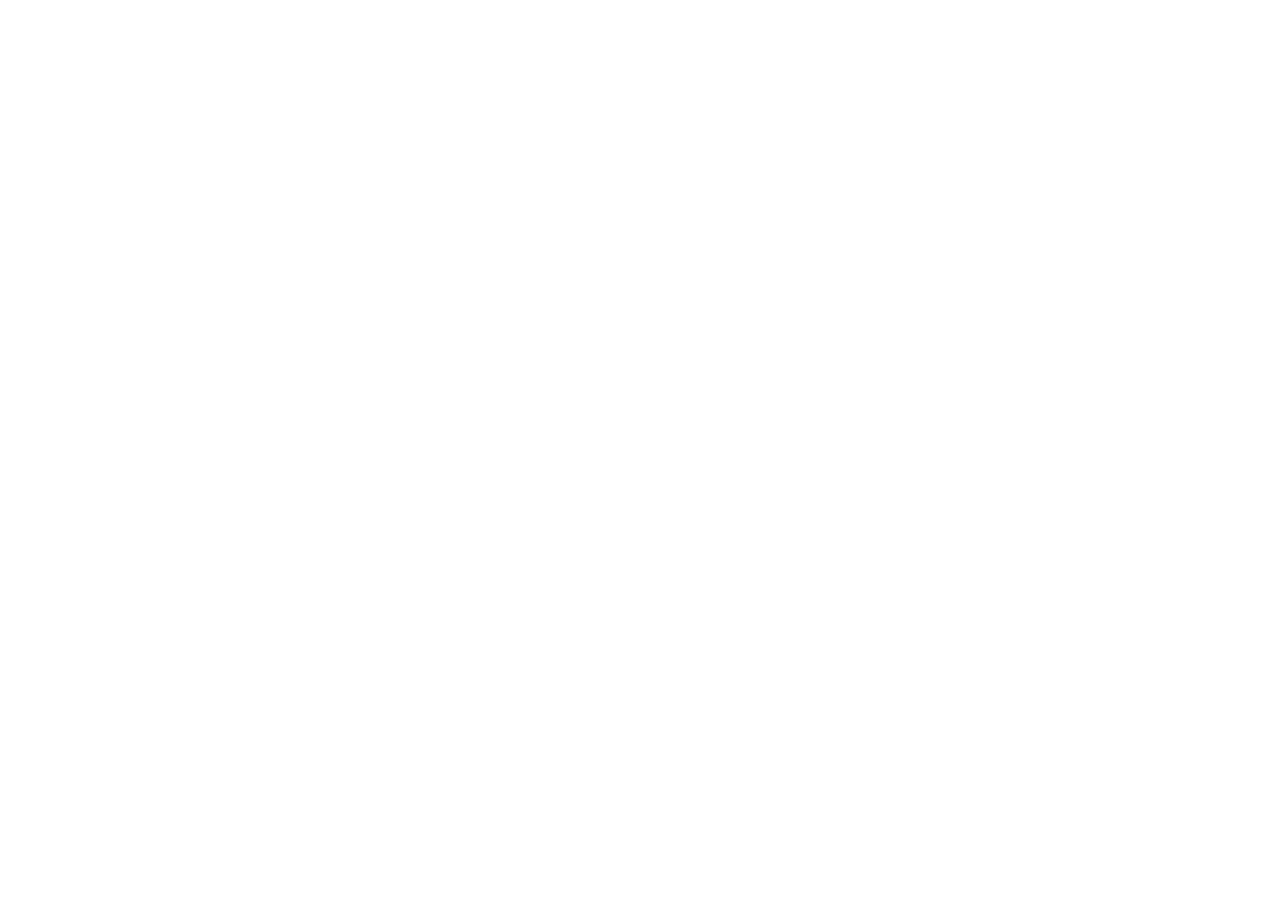
==== index.html @ f9a6667e "完成注册和登录功能" ====
<!DOCTYPE html>
<html lang="en">

<head>
    <meta charset="UTF-8">
    <meta http-equiv="X-UA-Compatible" content="IE=edge">
    <meta name="viewport" content="width=device-width, initial-scale=1.0">
    <title>Document</title>
</head>

<body>

</body>

</html>
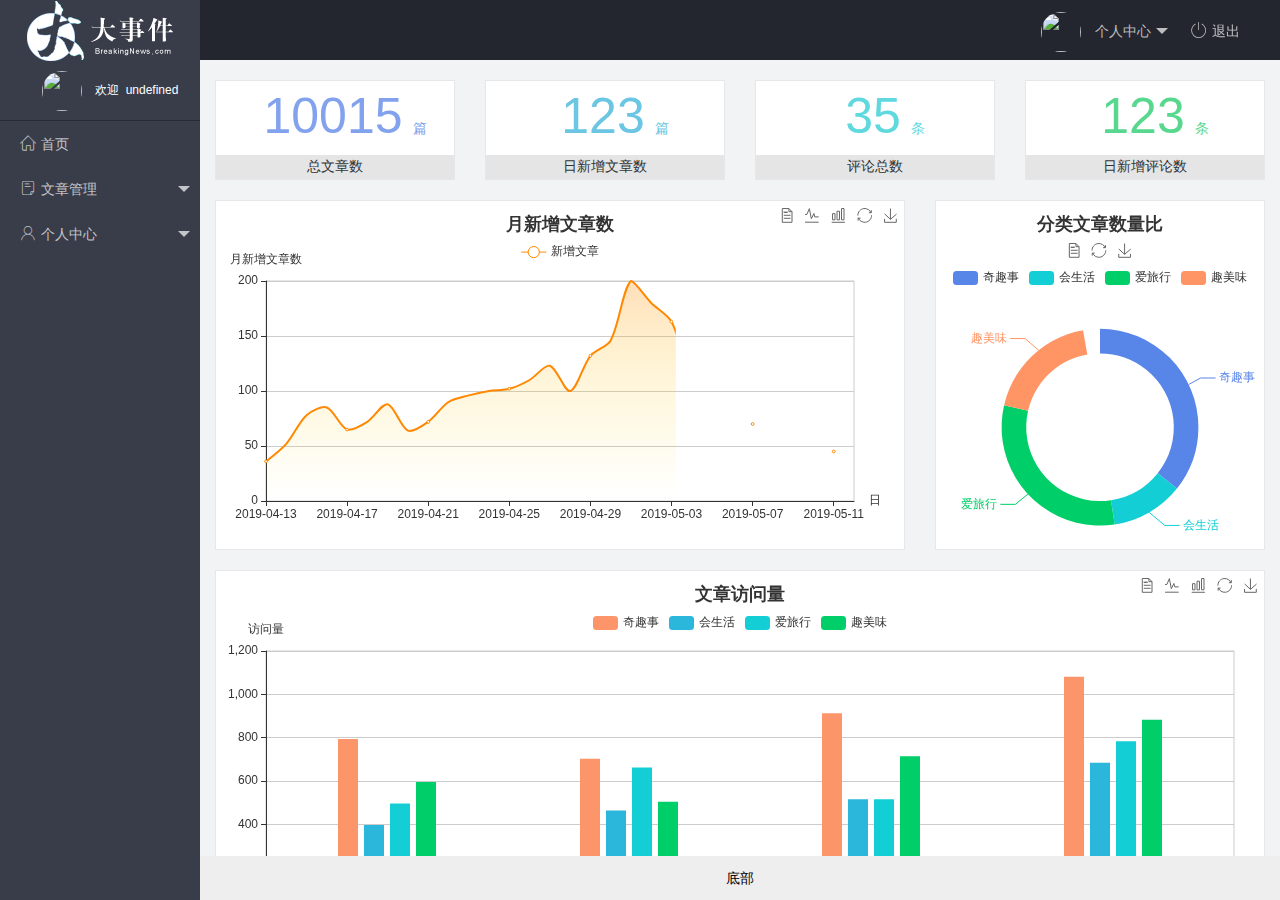
==== commit a61e01a4: "完成主页开发" ====
--- a/index.html
+++ b/index.html
@@ -6,9 +6,84 @@
     <meta http-equiv="X-UA-Compatible" content="IE=edge">
     <meta name="viewport" content="width=device-width, initial-scale=1.0">
     <title>Document</title>
+    <link rel="stylesheet" href="/assets/lib/layui/css/layui.css">
+    <link rel="stylesheet" href="/assets/css/index.css">
+    <link rel="stylesheet" href="/assets/fonts/iconfont.css">
+
 </head>
 
 <body>
+    <div class="layui-layout layui-layout-admin">
+        <div class="layui-header">
+            <div class="layui-logo layui-hide-xs layui-bg-black">
+                <img src="/assets/images/logo.png" alt="" />
+            </div>
+            <!-- 头部区域（可配合layui 已有的水平导航） -->
+            <ul class="layui-nav layui-layout-right">
+                <li class="layui-nav-item layui-hide layui-show-md-inline-block">
+                    <a href="javascript:;">
+                        <img src="//tva1.sinaimg.cn/crop.0.0.118.118.180/5db11ff4gw1e77d3nqrv8j203b03cweg.jpg" class="layui-nav-img">
+                        <span class="text-avatar">A</span> 个人中心
+                    </a>
+                    <dl class="layui-nav-child">
+                        <dd><a href="">基本资料</a></dd>
+                        <dd><a href="">更换头像</a></dd>
+                        <dd><a href="">重置密码</a></dd>
+                    </dl>
+                </li>
+                <li class="layui-nav-item">
+                    <a href="javascript:;" id="btnLogout"><span class="iconfont icon_tuichu">&#xe865</span>退出</a>
+                </li>
+
+            </ul>
+        </div>
+
+        <div class="layui-side layui-bg-black">
+            <div class="layui-side-scroll">
+                <div class="userinfo">
+                    <img src="http://t.cn/RCzsdCq" class="layui-nav-img" />
+                    <span class="text-avatar">A</span>
+                    <span id="welcome">欢迎 ***</span>
+                </div>
+                <!-- 左侧导航区域（可配合layui已有的垂直导航） -->
+                <ul class="layui-nav layui-nav-tree" lay-shrink="all">
+                    <li class="layui-nav-item"><a href="/home/dashboard.html" target="fm"><span class="iconfont">&#xe6a9</span>首页</a></li>
+                    <li class="layui-nav-item ">
+                        <a class="" href="javascript:;"><span class="iconfont">&#xe615</span>文章管理</a>
+                        <dl class="layui-nav-child">
+                            <dd><a href="javascript:;" target="fm"><i class="layui-icon layui-icon-app"></i>文章类别</a></dd>
+                            <dd><a href="javascript:;" target="fm"><i class="layui-icon layui-icon-app"></i>文章列表</a></dd>
+                            <dd><a href="javascript:;" target="fm"><i class="layui-icon layui-icon-app"></i>发布文章</a></dd>
+                        </dl>
+                    </li>
+                    <li class="layui-nav-item">
+                        <a href="javascript:;"><span class="iconfont">&#xe614</span>个人中心</a>
+                        <dl class="layui-nav-child">
+                            <dd><a href="javascript:;" target="fm"><i class="layui-icon layui-icon-app"></i>基本资料</a></dd>
+                            <dd><a href="javascript:;" target="fm"><i class="layui-icon layui-icon-app"></i>更换头像</a></dd>
+                            <dd><a href="javascript:;" target="fm"><i class="layui-icon layui-icon-app"></i>重置密码</a></dd>
+                        </dl>
+                    </li>
+
+
+                </ul>
+            </div>
+        </div>
+
+        <div class="layui-body">
+            <!-- 内容主体区域 -->
+            <iframe name="fm" src="/home/dashboard.html" frameborder="0"></iframe>
+        </div>
+
+        <div class="layui-footer">
+            <!-- 底部固定区域 -->
+            底部
+        </div>
+    </div>
+    <script src="/assets/lib/layui/layui.all.js"></script>
+    <script src="/assets/lib/jquery.js"></script>
+    <script src="/assets/js/index.js"></script>
+    <script src="/assets/js/baseAPI.js"></script>
 
 </body>
 
--- a/assets/lib/layui/css/layui.css
+++ b/assets/lib/layui/css/layui.css
@@ -0,0 +1,2 @@
+/** layui-v2.5.5 MIT License By https://www.layui.com */
+ .layui-inline,img{display:inline-block;vertical-align:middle}h1,h2,h3,h4,h5,h6{font-weight:400}.layui-edge,.layui-header,.layui-inline,.layui-main{position:relative}.layui-body,.layui-edge,.layui-elip{overflow:hidden}.layui-btn,.layui-edge,.layui-inline,img{vertical-align:middle}.layui-btn,.layui-disabled,.layui-icon,.layui-unselect{-moz-user-select:none;-webkit-user-select:none;-ms-user-select:none}.layui-elip,.layui-form-checkbox span,.layui-form-pane .layui-form-label{text-overflow:ellipsis;white-space:nowrap}.layui-breadcrumb,.layui-tree-btnGroup{visibility:hidden}blockquote,body,button,dd,div,dl,dt,form,h1,h2,h3,h4,h5,h6,input,li,ol,p,pre,td,textarea,th,ul{margin:0;padding:0;-webkit-tap-highlight-color:rgba(0,0,0,0)}a:active,a:hover{outline:0}img{border:none}li{list-style:none}table{border-collapse:collapse;border-spacing:0}h4,h5,h6{font-size:100%}button,input,optgroup,option,select,textarea{font-family:inherit;font-size:inherit;font-style:inherit;font-weight:inherit;outline:0}pre{white-space:pre-wrap;white-space:-moz-pre-wrap;white-space:-pre-wrap;white-space:-o-pre-wrap;word-wrap:break-word}body{line-height:24px;font:14px Helvetica Neue,Helvetica,PingFang SC,Tahoma,Arial,sans-serif}hr{height:1px;margin:10px 0;border:0;clear:both}a{color:#333;text-decoration:none}a:hover{color:#777}a cite{font-style:normal;*cursor:pointer}.layui-border-box,.layui-border-box *{box-sizing:border-box}.layui-box,.layui-box *{box-sizing:content-box}.layui-clear{clear:both;*zoom:1}.layui-clear:after{content:'\20';clear:both;*zoom:1;display:block;height:0}.layui-inline{*display:inline;*zoom:1}.layui-edge{display:inline-block;width:0;height:0;border-width:6px;border-style:dashed;border-color:transparent}.layui-edge-top{top:-4px;border-bottom-color:#999;border-bottom-style:solid}.layui-edge-right{border-left-color:#999;border-left-style:solid}.layui-edge-bottom{top:2px;border-top-color:#999;border-top-style:solid}.layui-edge-left{border-right-color:#999;border-right-style:solid}.layui-disabled,.layui-disabled:hover{color:#d2d2d2!important;cursor:not-allowed!important}.layui-circle{border-radius:100%}.layui-show{display:block!important}.layui-hide{display:none!important}@font-face{font-family:layui-icon;src:url(../font/iconfont.eot?v=250);src:url(../font/iconfont.eot?v=250#iefix) format('embedded-opentype'),url(../font/iconfont.woff2?v=250) format('woff2'),url(../font/iconfont.woff?v=250) format('woff'),url(../font/iconfont.ttf?v=250) format('truetype'),url(../font/iconfont.svg?v=250#layui-icon) format('svg')}.layui-icon{font-family:layui-icon!important;font-size:16px;font-style:normal;-webkit-font-smoothing:antialiased;-moz-osx-font-smoothing:grayscale}.layui-icon-reply-fill:before{content:"\e611"}.layui-icon-set-fill:before{content:"\e614"}.layui-icon-menu-fill:before{content:"\e60f"}.layui-icon-search:before{content:"\e615"}.layui-icon-share:before{content:"\e641"}.layui-icon-set-sm:before{content:"\e620"}.layui-icon-engine:before{content:"\e628"}.layui-icon-close:before{content:"\1006"}.layui-icon-close-fill:before{content:"\1007"}.layui-icon-chart-screen:before{content:"\e629"}.layui-icon-star:before{content:"\e600"}.layui-icon-circle-dot:before{content:"\e617"}.layui-icon-chat:before{content:"\e606"}.layui-icon-release:before{content:"\e609"}.layui-icon-list:before{content:"\e60a"}.layui-icon-chart:before{content:"\e62c"}.layui-icon-ok-circle:before{content:"\1005"}.layui-icon-layim-theme:before{content:"\e61b"}.layui-icon-table:before{content:"\e62d"}.layui-icon-right:before{content:"\e602"}.layui-icon-left:before{content:"\e603"}.layui-icon-cart-simple:before{content:"\e698"}.layui-icon-face-cry:before{content:"\e69c"}.layui-icon-face-smile:before{content:"\e6af"}.layui-icon-survey:before{content:"\e6b2"}.layui-icon-tree:before{content:"\e62e"}.layui-icon-upload-circle:before{content:"\e62f"}.layui-icon-add-circle:before{content:"\e61f"}.layui-icon-download-circle:before{content:"\e601"}.layui-icon-templeate-1:before{content:"\e630"}.layui-icon-util:before{content:"\e631"}.layui-icon-face-surprised:before{content:"\e664"}.layui-icon-edit:before{content:"\e642"}.layui-icon-speaker:before{content:"\e645"}.layui-icon-down:before{content:"\e61a"}.layui-icon-file:before{content:"\e621"}.layui-icon-layouts:before{content:"\e632"}.layui-icon-rate-half:before{content:"\e6c9"}.layui-icon-add-circle-fine:before{content:"\e608"}.layui-icon-prev-circle:before{content:"\e633"}.layui-icon-read:before{content:"\e705"}.layui-icon-404:before{content:"\e61c"}.layui-icon-carousel:before{content:"\e634"}.layui-icon-help:before{content:"\e607"}.layui-icon-code-circle:before{content:"\e635"}.layui-icon-water:before{content:"\e636"}.layui-icon-username:before{content:"\e66f"}.layui-icon-find-fill:before{content:"\e670"}.layui-icon-about:before{content:"\e60b"}.layui-icon-location:before{content:"\e715"}.layui-icon-up:before{content:"\e619"}.layui-icon-pause:before{content:"\e651"}.layui-icon-date:before{content:"\e637"}.layui-icon-layim-uploadfile:before{content:"\e61d"}.layui-icon-delete:before{content:"\e640"}.layui-icon-play:before{content:"\e652"}.layui-icon-top:before{content:"\e604"}.layui-icon-friends:before{content:"\e612"}.layui-icon-refresh-3:before{content:"\e9aa"}.layui-icon-ok:before{content:"\e605"}.layui-icon-layer:before{content:"\e638"}.layui-icon-face-smile-fine:before{content:"\e60c"}.layui-icon-dollar:before{content:"\e659"}.layui-icon-group:before{content:"\e613"}.layui-icon-layim-download:before{content:"\e61e"}.layui-icon-picture-fine:before{content:"\e60d"}.layui-icon-link:before{content:"\e64c"}.layui-icon-diamond:before{content:"\e735"}.layui-icon-log:before{content:"\e60e"}.layui-icon-rate-solid:before{content:"\e67a"}.layui-icon-fonts-del:before{content:"\e64f"}.layui-icon-unlink:before{content:"\e64d"}.layui-icon-fonts-clear:before{content:"\e639"}.layui-icon-triangle-r:before{content:"\e623"}.layui-icon-circle:before{content:"\e63f"}.layui-icon-radio:before{content:"\e643"}.layui-icon-align-center:before{content:"\e647"}.layui-icon-align-right:before{content:"\e648"}.layui-icon-align-left:before{content:"\e649"}.layui-icon-loading-1:before{content:"\e63e"}.layui-icon-return:before{content:"\e65c"}.layui-icon-fonts-strong:before{content:"\e62b"}.layui-icon-upload:before{content:"\e67c"}.layui-icon-dialogue:before{content:"\e63a"}.layui-icon-video:before{content:"\e6ed"}.layui-icon-headset:before{content:"\e6fc"}.layui-icon-cellphone-fine:before{content:"\e63b"}.layui-icon-add-1:before{content:"\e654"}.layui-icon-face-smile-b:before{content:"\e650"}.layui-icon-fonts-html:before{content:"\e64b"}.layui-icon-form:before{content:"\e63c"}.layui-icon-cart:before{content:"\e657"}.layui-icon-camera-fill:before{content:"\e65d"}.layui-icon-tabs:before{content:"\e62a"}.layui-icon-fonts-code:before{content:"\e64e"}.layui-icon-fire:before{content:"\e756"}.layui-icon-set:before{content:"\e716"}.layui-icon-fonts-u:before{content:"\e646"}.layui-icon-triangle-d:before{content:"\e625"}.layui-icon-tips:before{content:"\e702"}.layui-icon-picture:before{content:"\e64a"}.layui-icon-more-vertical:before{content:"\e671"}.layui-icon-flag:before{content:"\e66c"}.layui-icon-loading:before{content:"\e63d"}.layui-icon-fonts-i:before{content:"\e644"}.layui-icon-refresh-1:before{content:"\e666"}.layui-icon-rmb:before{content:"\e65e"}.layui-icon-home:before{content:"\e68e"}.layui-icon-user:before{content:"\e770"}.layui-icon-notice:before{content:"\e667"}.layui-icon-login-weibo:before{content:"\e675"}.layui-icon-voice:before{content:"\e688"}.layui-icon-upload-drag:before{content:"\e681"}.layui-icon-login-qq:before{content:"\e676"}.layui-icon-snowflake:before{content:"\e6b1"}.layui-icon-file-b:before{content:"\e655"}.layui-icon-template:before{content:"\e663"}.layui-icon-auz:before{content:"\e672"}.layui-icon-console:before{content:"\e665"}.layui-icon-app:before{content:"\e653"}.layui-icon-prev:before{content:"\e65a"}.layui-icon-website:before{content:"\e7ae"}.layui-icon-next:before{content:"\e65b"}.layui-icon-component:before{content:"\e857"}.layui-icon-more:before{content:"\e65f"}.layui-icon-login-wechat:before{content:"\e677"}.layui-icon-shrink-right:before{content:"\e668"}.layui-icon-spread-left:before{content:"\e66b"}.layui-icon-camera:before{content:"\e660"}.layui-icon-note:before{content:"\e66e"}.layui-icon-refresh:before{content:"\e669"}.layui-icon-female:before{content:"\e661"}.layui-icon-male:before{content:"\e662"}.layui-icon-password:before{content:"\e673"}.layui-icon-senior:before{content:"\e674"}.layui-icon-theme:before{content:"\e66a"}.layui-icon-tread:before{content:"\e6c5"}.layui-icon-praise:before{content:"\e6c6"}.layui-icon-star-fill:before{content:"\e658"}.layui-icon-rate:before{content:"\e67b"}.layui-icon-template-1:before{content:"\e656"}.layui-icon-vercode:before{content:"\e679"}.layui-icon-cellphone:before{content:"\e678"}.layui-icon-screen-full:before{content:"\e622"}.layui-icon-screen-restore:before{content:"\e758"}.layui-icon-cols:before{content:"\e610"}.layui-icon-export:before{content:"\e67d"}.layui-icon-print:before{content:"\e66d"}.layui-icon-slider:before{content:"\e714"}.layui-icon-addition:before{content:"\e624"}.layui-icon-subtraction:before{content:"\e67e"}.layui-icon-service:before{content:"\e626"}.layui-icon-transfer:before{content:"\e691"}.layui-main{width:1140px;margin:0 auto}.layui-header{z-index:1000;height:60px}.layui-header a:hover{transition:all .5s;-webkit-transition:all .5s}.layui-side{position:fixed;left:0;top:0;bottom:0;z-index:999;width:200px;overflow-x:hidden}.layui-side-scroll{position:relative;width:220px;height:100%;overflow-x:hidden}.layui-body{position:absolute;left:200px;right:0;top:0;bottom:0;z-index:998;width:auto;overflow-y:auto;box-sizing:border-box}.layui-layout-body{overflow:hidden}.layui-layout-admin .layui-header{background-color:#23262E}.layui-layout-admin .layui-side{top:60px;width:200px;overflow-x:hidden}.layui-layout-admin .layui-body{position:fixed;top:60px;bottom:44px}.layui-layout-admin .layui-main{width:auto;margin:0 15px}.layui-layout-admin .layui-footer{position:fixed;left:200px;right:0;bottom:0;height:44px;line-height:44px;padding:0 15px;background-color:#eee}.layui-layout-admin .layui-logo{position:absolute;left:0;top:0;width:200px;height:100%;line-height:60px;text-align:center;color:#009688;font-size:16px}.layui-layout-admin .layui-header .layui-nav{background:0 0}.layui-layout-left{position:absolute!important;left:200px;top:0}.layui-layout-right{position:absolute!important;right:0;top:0}.layui-container{position:relative;margin:0 auto;padding:0 15px;box-sizing:border-box}.layui-fluid{position:relative;margin:0 auto;padding:0 15px}.layui-row:after,.layui-row:before{content:'';display:block;clear:both}.layui-col-lg1,.layui-col-lg10,.layui-col-lg11,.layui-col-lg12,.layui-col-lg2,.layui-col-lg3,.layui-col-lg4,.layui-col-lg5,.layui-col-lg6,.layui-col-lg7,.layui-col-lg8,.layui-col-lg9,.layui-col-md1,.layui-col-md10,.layui-col-md11,.layui-col-md12,.layui-col-md2,.layui-col-md3,.layui-col-md4,.layui-col-md5,.layui-col-md6,.layui-col-md7,.layui-col-md8,.layui-col-md9,.layui-col-sm1,.layui-col-sm10,.layui-col-sm11,.layui-col-sm12,.layui-col-sm2,.layui-col-sm3,.layui-col-sm4,.layui-col-sm5,.layui-col-sm6,.layui-col-sm7,.layui-col-sm8,.layui-col-sm9,.layui-col-xs1,.layui-col-xs10,.layui-col-xs11,.layui-col-xs12,.layui-col-xs2,.layui-col-xs3,.layui-col-xs4,.layui-col-xs5,.layui-col-xs6,.layui-col-xs7,.layui-col-xs8,.layui-col-xs9{position:relative;display:block;box-sizing:border-box}.layui-col-xs1,.layui-col-xs10,.layui-col-xs11,.layui-col-xs12,.layui-col-xs2,.layui-col-xs3,.layui-col-xs4,.layui-col-xs5,.layui-col-xs6,.layui-col-xs7,.layui-col-xs8,.layui-col-xs9{float:left}.layui-col-xs1{width:8.33333333%}.layui-col-xs2{width:16.66666667%}.layui-col-xs3{width:25%}.layui-col-xs4{width:33.33333333%}.layui-col-xs5{width:41.66666667%}.layui-col-xs6{width:50%}.layui-col-xs7{width:58.33333333%}.layui-col-xs8{width:66.66666667%}.layui-col-xs9{width:75%}.layui-col-xs10{width:83.33333333%}.layui-col-xs11{width:91.66666667%}.layui-col-xs12{width:100%}.layui-col-xs-offset1{margin-left:8.33333333%}.layui-col-xs-offset2{margin-left:16.66666667%}.layui-col-xs-offset3{margin-left:25%}.layui-col-xs-offset4{margin-left:33.33333333%}.layui-col-xs-offset5{margin-left:41.66666667%}.layui-col-xs-offset6{margin-left:50%}.layui-col-xs-offset7{margin-left:58.33333333%}.layui-col-xs-offset8{margin-left:66.66666667%}.layui-col-xs-offset9{margin-left:75%}.layui-col-xs-offset10{margin-left:83.33333333%}.layui-col-xs-offset11{margin-left:91.66666667%}.layui-col-xs-offset12{margin-left:100%}@media screen and (max-width:768px){.layui-hide-xs{display:none!important}.layui-show-xs-block{display:block!important}.layui-show-xs-inline{display:inline!important}.layui-show-xs-inline-block{display:inline-block!important}}@media screen and (min-width:768px){.layui-container{width:750px}.layui-hide-sm{display:none!important}.layui-show-sm-block{display:block!important}.layui-show-sm-inline{display:inline!important}.layui-show-sm-inline-block{display:inline-block!important}.layui-col-sm1,.layui-col-sm10,.layui-col-sm11,.layui-col-sm12,.layui-col-sm2,.layui-col-sm3,.layui-col-sm4,.layui-col-sm5,.layui-col-sm6,.layui-col-sm7,.layui-col-sm8,.layui-col-sm9{float:left}.layui-col-sm1{width:8.33333333%}.layui-col-sm2{width:16.66666667%}.layui-col-sm3{width:25%}.layui-col-sm4{width:33.33333333%}.layui-col-sm5{width:41.66666667%}.layui-col-sm6{width:50%}.layui-col-sm7{width:58.33333333%}.layui-col-sm8{width:66.66666667%}.layui-col-sm9{width:75%}.layui-col-sm10{width:83.33333333%}.layui-col-sm11{width:91.66666667%}.layui-col-sm12{width:100%}.layui-col-sm-offset1{margin-left:8.33333333%}.layui-col-sm-offset2{margin-left:16.66666667%}.layui-col-sm-offset3{margin-left:25%}.layui-col-sm-offset4{margin-left:33.33333333%}.layui-col-sm-offset5{margin-left:41.66666667%}.layui-col-sm-offset6{margin-left:50%}.layui-col-sm-offset7{margin-left:58.33333333%}.layui-col-sm-offset8{margin-left:66.66666667%}.layui-col-sm-offset9{margin-left:75%}.layui-col-sm-offset10{margin-left:83.33333333%}.layui-col-sm-offset11{margin-left:91.66666667%}.layui-col-sm-offset12{margin-left:100%}}@media screen and (min-width:992px){.layui-container{width:970px}.layui-hide-md{display:none!important}.layui-show-md-block{display:block!important}.layui-show-md-inline{display:inline!important}.layui-show-md-inline-block{display:inline-block!important}.layui-col-md1,.layui-col-md10,.layui-col-md11,.layui-col-md12,.layui-col-md2,.layui-col-md3,.layui-col-md4,.layui-col-md5,.layui-col-md6,.layui-col-md7,.layui-col-md8,.layui-col-md9{float:left}.layui-col-md1{width:8.33333333%}.layui-col-md2{width:16.66666667%}.layui-col-md3{width:25%}.layui-col-md4{width:33.33333333%}.layui-col-md5{width:41.66666667%}.layui-col-md6{width:50%}.layui-col-md7{width:58.33333333%}.layui-col-md8{width:66.66666667%}.layui-col-md9{width:75%}.layui-col-md10{width:83.33333333%}.layui-col-md11{width:91.66666667%}.layui-col-md12{width:100%}.layui-col-md-offset1{margin-left:8.33333333%}.layui-col-md-offset2{margin-left:16.66666667%}.layui-col-md-offset3{margin-left:25%}.layui-col-md-offset4{margin-left:33.33333333%}.layui-col-md-offset5{margin-left:41.66666667%}.layui-col-md-offset6{margin-left:50%}.layui-col-md-offset7{margin-left:58.33333333%}.layui-col-md-offset8{margin-left:66.66666667%}.layui-col-md-offset9{margin-left:75%}.layui-col-md-offset10{margin-left:83.33333333%}.layui-col-md-offset11{margin-left:91.66666667%}.layui-col-md-offset12{margin-left:100%}}@media screen and (min-width:1200px){.layui-container{width:1170px}.layui-hide-lg{display:none!important}.layui-show-lg-block{display:block!important}.layui-show-lg-inline{display:inline!important}.layui-show-lg-inline-block{display:inline-block!important}.layui-col-lg1,.layui-col-lg10,.layui-col-lg11,.layui-col-lg12,.layui-col-lg2,.layui-col-lg3,.layui-col-lg4,.layui-col-lg5,.layui-col-lg6,.layui-col-lg7,.layui-col-lg8,.layui-col-lg9{float:left}.layui-col-lg1{width:8.33333333%}.layui-col-lg2{width:16.66666667%}.layui-col-lg3{width:25%}.layui-col-lg4{width:33.33333333%}.layui-col-lg5{width:41.66666667%}.layui-col-lg6{width:50%}.layui-col-lg7{width:58.33333333%}.layui-col-lg8{width:66.66666667%}.layui-col-lg9{width:75%}.layui-col-lg10{width:83.33333333%}.layui-col-lg11{width:91.66666667%}.layui-col-lg12{width:100%}.layui-col-lg-offset1{margin-left:8.33333333%}.layui-col-lg-offset2{margin-left:16.66666667%}.layui-col-lg-offset3{margin-left:25%}.layui-col-lg-offset4{margin-left:33.33333333%}.layui-col-lg-offset5{margin-left:41.66666667%}.layui-col-lg-offset6{margin-left:50%}.layui-col-lg-offset7{margin-left:58.33333333%}.layui-col-lg-offset8{margin-left:66.66666667%}.layui-col-lg-offset9{margin-left:75%}.layui-col-lg-offset10{margin-left:83.33333333%}.layui-col-lg-offset11{margin-left:91.66666667%}.layui-col-lg-offset12{margin-left:100%}}.layui-col-space1{margin:-.5px}.layui-col-space1>*{padding:.5px}.layui-col-space3{margin:-1.5px}.layui-col-space3>*{padding:1.5px}.layui-col-space5{margin:-2.5px}.layui-col-space5>*{padding:2.5px}.layui-col-space8{margin:-3.5px}.layui-col-space8>*{padding:3.5px}.layui-col-space10{margin:-5px}.layui-col-space10>*{padding:5px}.layui-col-space12{margin:-6px}.layui-col-space12>*{padding:6px}.layui-col-space15{margin:-7.5px}.layui-col-space15>*{padding:7.5px}.layui-col-space18{margin:-9px}.layui-col-space18>*{padding:9px}.layui-col-space20{margin:-10px}.layui-col-space20>*{padding:10px}.layui-col-space22{margin:-11px}.layui-col-space22>*{padding:11px}.layui-col-space25{margin:-12.5px}.layui-col-space25>*{padding:12.5px}.layui-col-space30{margin:-15px}.layui-col-space30>*{padding:15px}.layui-btn,.layui-input,.layui-select,.layui-textarea,.layui-upload-button{outline:0;-webkit-appearance:none;transition:all .3s;-webkit-transition:all .3s;box-sizing:border-box}.layui-elem-quote{margin-bottom:10px;padding:15px;line-height:22px;border-left:5px solid #009688;border-radius:0 2px 2px 0;background-color:#f2f2f2}.layui-quote-nm{border-style:solid;border-width:1px 1px 1px 5px;background:0 0}.layui-elem-field{margin-bottom:10px;padding:0;border-width:1px;border-style:solid}.layui-elem-field legend{margin-left:20px;padding:0 10px;font-size:20px;font-weight:300}.layui-field-title{margin:10px 0 20px;border-width:1px 0 0}.layui-field-box{padding:10px 15px}.layui-field-title .layui-field-box{padding:10px 0}.layui-progress{position:relative;height:6px;border-radius:20px;background-color:#e2e2e2}.layui-progress-bar{position:absolute;left:0;top:0;width:0;max-width:100%;height:6px;border-radius:20px;text-align:right;background-color:#5FB878;transition:all .3s;-webkit-transition:all .3s}.layui-progress-big,.layui-progress-big .layui-progress-bar{height:18px;line-height:18px}.layui-progress-text{position:relative;top:-20px;line-height:18px;font-size:12px;color:#666}.layui-progress-big .layui-progress-text{position:static;padding:0 10px;color:#fff}.layui-collapse{border-width:1px;border-style:solid;border-radius:2px}.layui-colla-content,.layui-colla-item{border-top-width:1px;border-top-style:solid}.layui-colla-item:first-child{border-top:none}.layui-colla-title{position:relative;height:42px;line-height:42px;padding:0 15px 0 35px;color:#333;background-color:#f2f2f2;cursor:pointer;font-size:14px;overflow:hidden}.layui-colla-content{display:none;padding:10px 15px;line-height:22px;color:#666}.layui-colla-icon{position:absolute;left:15px;top:0;font-size:14px}.layui-card{margin-bottom:15px;border-radius:2px;background-color:#fff;box-shadow:0 1px 2px 0 rgba(0,0,0,.05)}.layui-card:last-child{margin-bottom:0}.layui-card-header{position:relative;height:42px;line-height:42px;padding:0 15px;border-bottom:1px solid #f6f6f6;color:#333;border-radius:2px 2px 0 0;font-size:14px}.layui-bg-black,.layui-bg-blue,.layui-bg-cyan,.layui-bg-green,.layui-bg-orange,.layui-bg-red{color:#fff!important}.layui-card-body{position:relative;padding:10px 15px;line-height:24px}.layui-card-body[pad15]{padding:15px}.layui-card-body[pad20]{padding:20px}.layui-card-body .layui-table{margin:5px 0}.layui-card .layui-tab{margin:0}.layui-panel-window{position:relative;padding:15px;border-radius:0;border-top:5px solid #E6E6E6;background-color:#fff}.layui-auxiliar-moving{position:fixed;left:0;right:0;top:0;bottom:0;width:100%;height:100%;background:0 0;z-index:9999999999}.layui-form-label,.layui-form-mid,.layui-form-select,.layui-input-block,.layui-input-inline,.layui-textarea{position:relative}.layui-bg-red{background-color:#FF5722!important}.layui-bg-orange{background-color:#FFB800!important}.layui-bg-green{background-color:#009688!important}.layui-bg-cyan{background-color:#2F4056!important}.layui-bg-blue{background-color:#1E9FFF!important}.layui-bg-black{background-color:#393D49!important}.layui-bg-gray{background-color:#eee!important;color:#666!important}.layui-badge-rim,.layui-colla-content,.layui-colla-item,.layui-collapse,.layui-elem-field,.layui-form-pane .layui-form-item[pane],.layui-form-pane .layui-form-label,.layui-input,.layui-layedit,.layui-layedit-tool,.layui-quote-nm,.layui-select,.layui-tab-bar,.layui-tab-card,.layui-tab-title,.layui-tab-title .layui-this:after,.layui-textarea{border-color:#e6e6e6}.layui-timeline-item:before,hr{background-color:#e6e6e6}.layui-text{line-height:22px;font-size:14px;color:#666}.layui-text h1,.layui-text h2,.layui-text h3{font-weight:500;color:#333}.layui-text h1{font-size:30px}.layui-text h2{font-size:24px}.layui-text h3{font-size:18px}.layui-text a:not(.layui-btn){color:#01AAED}.layui-text a:not(.layui-btn):hover{text-decoration:underline}.layui-text ul{padding:5px 0 5px 15px}.layui-text ul li{margin-top:5px;list-style-type:disc}.layui-text em,.layui-word-aux{color:#999!important;padding:0 5px!important}.layui-btn{display:inline-block;height:38px;line-height:38px;padding:0 18px;background-color:#009688;color:#fff;white-space:nowrap;text-align:center;font-size:14px;border:none;border-radius:2px;cursor:pointer}.layui-btn:hover{opacity:.8;filter:alpha(opacity=80);color:#fff}.layui-btn:active{opacity:1;filter:alpha(opacity=100)}.layui-btn+.layui-btn{margin-left:10px}.layui-btn-container{font-size:0}.layui-btn-container .layui-btn{margin-right:10px;margin-bottom:10px}.layui-btn-container .layui-btn+.layui-btn{margin-left:0}.layui-table .layui-btn-container .layui-btn{margin-bottom:9px}.layui-btn-radius{border-radius:100px}.layui-btn .layui-icon{margin-right:3px;font-size:18px;vertical-align:bottom;vertical-align:middle\9}.layui-btn-primary{border:1px solid #C9C9C9;background-color:#fff;color:#555}.layui-btn-primary:hover{border-color:#009688;color:#333}.layui-btn-normal{background-color:#1E9FFF}.layui-btn-warm{background-color:#FFB800}.layui-btn-danger{background-color:#FF5722}.layui-btn-checked{background-color:#5FB878}.layui-btn-disabled,.layui-btn-disabled:active,.layui-btn-disabled:hover{border:1px solid #e6e6e6;background-color:#FBFBFB;color:#C9C9C9;cursor:not-allowed;opacity:1}.layui-btn-lg{height:44px;line-height:44px;padding:0 25px;font-size:16px}.layui-btn-sm{height:30px;line-height:30px;padding:0 10px;font-size:12px}.layui-btn-sm i{font-size:16px!important}.layui-btn-xs{height:22px;line-height:22px;padding:0 5px;font-size:12px}.layui-btn-xs i{font-size:14px!important}.layui-btn-group{display:inline-block;vertical-align:middle;font-size:0}.layui-btn-group .layui-btn{margin-left:0!important;margin-right:0!important;border-left:1px solid rgba(255,255,255,.5);border-radius:0}.layui-btn-group .layui-btn-primary{border-left:none}.layui-btn-group .layui-btn-primary:hover{border-color:#C9C9C9;color:#009688}.layui-btn-group .layui-btn:first-child{border-left:none;border-radius:2px 0 0 2px}.layui-btn-group .layui-btn-primary:first-child{border-left:1px solid #c9c9c9}.layui-btn-group .layui-btn:last-child{border-radius:0 2px 2px 0}.layui-btn-group .layui-btn+.layui-btn{margin-left:0}.layui-btn-group+.layui-btn-group{margin-left:10px}.layui-btn-fluid{width:100%}.layui-input,.layui-select,.layui-textarea{height:38px;line-height:1.3;line-height:38px\9;border-width:1px;border-style:solid;background-color:#fff;border-radius:2px}.layui-input::-webkit-input-placeholder,.layui-select::-webkit-input-placeholder,.layui-textarea::-webkit-input-placeholder{line-height:1.3}.layui-input,.layui-textarea{display:block;width:100%;padding-left:10px}.layui-input:hover,.layui-textarea:hover{border-color:#D2D2D2!important}.layui-input:focus,.layui-textarea:focus{border-color:#C9C9C9!important}.layui-textarea{min-height:100px;height:auto;line-height:20px;padding:6px 10px;resize:vertical}.layui-select{padding:0 10px}.layui-form input[type=checkbox],.layui-form input[type=radio],.layui-form select{display:none}.layui-form [lay-ignore]{display:initial}.layui-form-item{margin-bottom:15px;clear:both;*zoom:1}.layui-form-item:after{content:'\20';clear:both;*zoom:1;display:block;height:0}.layui-form-label{float:left;display:block;padding:9px 15px;width:80px;font-weight:400;line-height:20px;text-align:right}.layui-form-label-col{display:block;float:none;padding:9px 0;line-height:20px;text-align:left}.layui-form-item .layui-inline{margin-bottom:5px;margin-right:10px}.layui-input-block{margin-left:110px;min-height:36px}.layui-input-inline{display:inline-block;vertical-align:middle}.layui-form-item .layui-input-inline{float:left;width:190px;margin-right:10px}.layui-form-text .layui-input-inline{width:auto}.layui-form-mid{float:left;display:block;padding:9px 0!important;line-height:20px;margin-right:10px}.layui-form-danger+.layui-form-select .layui-input,.layui-form-danger:focus{border-color:#FF5722!important}.layui-form-select .layui-input{padding-right:30px;cursor:pointer}.layui-form-select .layui-edge{position:absolute;right:10px;top:50%;margin-top:-3px;cursor:pointer;border-width:6px;border-top-color:#c2c2c2;border-top-style:solid;transition:all .3s;-webkit-transition:all .3s}.layui-form-select dl{display:none;position:absolute;left:0;top:42px;padding:5px 0;z-index:899;min-width:100%;border:1px solid #d2d2d2;max-height:300px;overflow-y:auto;background-color:#fff;border-radius:2px;box-shadow:0 2px 4px rgba(0,0,0,.12);box-sizing:border-box}.layui-form-select dl dd,.layui-form-select dl dt{padding:0 10px;line-height:36px;white-space:nowrap;overflow:hidden;text-overflow:ellipsis}.layui-form-select dl dt{font-size:12px;color:#999}.layui-form-select dl dd{cursor:pointer}.layui-form-select dl dd:hover{background-color:#f2f2f2;-webkit-transition:.5s all;transition:.5s all}.layui-form-select .layui-select-group dd{padding-left:20px}.layui-form-select dl dd.layui-select-tips{padding-left:10px!important;color:#999}.layui-form-select dl dd.layui-this{background-color:#5FB878;color:#fff}.layui-form-checkbox,.layui-form-select dl dd.layui-disabled{background-color:#fff}.layui-form-selected dl{display:block}.layui-form-checkbox,.layui-form-checkbox *,.layui-form-switch{display:inline-block;vertical-align:middle}.layui-form-selected .layui-edge{margin-top:-9px;-webkit-transform:rotate(180deg);transform:rotate(180deg);margin-top:-3px\9}:root .layui-form-selected .layui-edge{margin-top:-9px\0/IE9}.layui-form-selectup dl{top:auto;bottom:42px}.layui-select-none{margin:5px 0;text-align:center;color:#999}.layui-select-disabled .layui-disabled{border-color:#eee!important}.layui-select-disabled .layui-edge{border-top-color:#d2d2d2}.layui-form-checkbox{position:relative;height:30px;line-height:30px;margin-right:10px;padding-right:30px;cursor:pointer;font-size:0;-webkit-transition:.1s linear;transition:.1s linear;box-sizing:border-box}.layui-form-checkbox span{padding:0 10px;height:100%;font-size:14px;border-radius:2px 0 0 2px;background-color:#d2d2d2;color:#fff;overflow:hidden}.layui-form-checkbox:hover span{background-color:#c2c2c2}.layui-form-checkbox i{position:absolute;right:0;top:0;width:30px;height:28px;border:1px solid #d2d2d2;border-left:none;border-radius:0 2px 2px 0;color:#fff;font-size:20px;text-align:center}.layui-form-checkbox:hover i{border-color:#c2c2c2;color:#c2c2c2}.layui-form-checked,.layui-form-checked:hover{border-color:#5FB878}.layui-form-checked span,.layui-form-checked:hover span{background-color:#5FB878}.layui-form-checked i,.layui-form-checked:hover i{color:#5FB878}.layui-form-item .layui-form-checkbox{margin-top:4px}.layui-form-checkbox[lay-skin=primary]{height:auto!important;line-height:normal!important;min-width:18px;min-height:18px;border:none!important;margin-right:0;padding-left:28px;padding-right:0;background:0 0}.layui-form-checkbox[lay-skin=primary] span{padding-left:0;padding-right:15px;line-height:18px;background:0 0;color:#666}.layui-form-checkbox[lay-skin=primary] i{right:auto;left:0;width:16px;height:16px;line-height:16px;border:1px solid #d2d2d2;font-size:12px;border-radius:2px;background-color:#fff;-webkit-transition:.1s linear;transition:.1s linear}.layui-form-checkbox[lay-skin=primary]:hover i{border-color:#5FB878;color:#fff}.layui-form-checked[lay-skin=primary] i{border-color:#5FB878!important;background-color:#5FB878;color:#fff}.layui-checkbox-disbaled[lay-skin=primary] span{background:0 0!important;color:#c2c2c2}.layui-checkbox-disbaled[lay-skin=primary]:hover i{border-color:#d2d2d2}.layui-form-item .layui-form-checkbox[lay-skin=primary]{margin-top:10px}.layui-form-switch{position:relative;height:22px;line-height:22px;min-width:35px;padding:0 5px;margin-top:8px;border:1px solid #d2d2d2;border-radius:20px;cursor:pointer;background-color:#fff;-webkit-transition:.1s linear;transition:.1s linear}.layui-form-switch i{position:absolute;left:5px;top:3px;width:16px;height:16px;border-radius:20px;background-color:#d2d2d2;-webkit-transition:.1s linear;transition:.1s linear}.layui-form-switch em{position:relative;top:0;width:25px;margin-left:21px;padding:0!important;text-align:center!important;color:#999!important;font-style:normal!important;font-size:12px}.layui-form-onswitch{border-color:#5FB878;background-color:#5FB878}.layui-checkbox-disbaled,.layui-checkbox-disbaled i{border-color:#e2e2e2!important}.layui-form-onswitch i{left:100%;margin-left:-21px;background-color:#fff}.layui-form-onswitch em{margin-left:5px;margin-right:21px;color:#fff!important}.layui-checkbox-disbaled span{background-color:#e2e2e2!important}.layui-checkbox-disbaled:hover i{color:#fff!important}[lay-radio]{display:none}.layui-form-radio,.layui-form-radio *{display:inline-block;vertical-align:middle}.layui-form-radio{line-height:28px;margin:6px 10px 0 0;padding-right:10px;cursor:pointer;font-size:0}.layui-form-radio *{font-size:14px}.layui-form-radio>i{margin-right:8px;font-size:22px;color:#c2c2c2}.layui-form-radio>i:hover,.layui-form-radioed>i{color:#5FB878}.layui-radio-disbaled>i{color:#e2e2e2!important}.layui-form-pane .layui-form-label{width:110px;padding:8px 15px;height:38px;line-height:20px;border-width:1px;border-style:solid;border-radius:2px 0 0 2px;text-align:center;background-color:#FBFBFB;overflow:hidden;box-sizing:border-box}.layui-form-pane .layui-input-inline{margin-left:-1px}.layui-form-pane .layui-input-block{margin-left:110px;left:-1px}.layui-form-pane .layui-input{border-radius:0 2px 2px 0}.layui-form-pane .layui-form-text .layui-form-label{float:none;width:100%;border-radius:2px;box-sizing:border-box;text-align:left}.layui-form-pane .layui-form-text .layui-input-inline{display:block;margin:0;top:-1px;clear:both}.layui-form-pane .layui-form-text .layui-input-block{margin:0;left:0;top:-1px}.layui-form-pane .layui-form-text .layui-textarea{min-height:100px;border-radius:0 0 2px 2px}.layui-form-pane .layui-form-checkbox{margin:4px 0 4px 10px}.layui-form-pane .layui-form-radio,.layui-form-pane .layui-form-switch{margin-top:6px;margin-left:10px}.layui-form-pane .layui-form-item[pane]{position:relative;border-width:1px;border-style:solid}.layui-form-pane .layui-form-item[pane] .layui-form-label{position:absolute;left:0;top:0;height:100%;border-width:0 1px 0 0}.layui-form-pane .layui-form-item[pane] .layui-input-inline{margin-left:110px}@media screen and (max-width:450px){.layui-form-item .layui-form-label{text-overflow:ellipsis;overflow:hidden;white-space:nowrap}.layui-form-item .layui-inline{display:block;margin-right:0;margin-bottom:20px;clear:both}.layui-form-item .layui-inline:after{content:'\20';clear:both;display:block;height:0}.layui-form-item .layui-input-inline{display:block;float:none;left:-3px;width:auto;margin:0 0 10px 112px}.layui-form-item .layui-input-inline+.layui-form-mid{margin-left:110px;top:-5px;padding:0}.layui-form-item .layui-form-checkbox{margin-right:5px;margin-bottom:5px}}.layui-layedit{border-width:1px;border-style:solid;border-radius:2px}.layui-layedit-tool{padding:3px 5px;border-bottom-width:1px;border-bottom-style:solid;font-size:0}.layedit-tool-fixed{position:fixed;top:0;border-top:1px solid #e2e2e2}.layui-layedit-tool .layedit-tool-mid,.layui-layedit-tool .layui-icon{display:inline-block;vertical-align:middle;text-align:center;font-size:14px}.layui-layedit-tool .layui-icon{position:relative;width:32px;height:30px;line-height:30px;margin:3px 5px;color:#777;cursor:pointer;border-radius:2px}.layui-layedit-tool .layui-icon:hover{color:#393D49}.layui-layedit-tool .layui-icon:active{color:#000}.layui-layedit-tool .layedit-tool-active{background-color:#e2e2e2;color:#000}.layui-layedit-tool .layui-disabled,.layui-layedit-tool .layui-disabled:hover{color:#d2d2d2;cursor:not-allowed}.layui-layedit-tool .layedit-tool-mid{width:1px;height:18px;margin:0 10px;background-color:#d2d2d2}.layedit-tool-html{width:50px!important;font-size:30px!important}.layedit-tool-b,.layedit-tool-code,.layedit-tool-help{font-size:16px!important}.layedit-tool-d,.layedit-tool-face,.layedit-tool-image,.layedit-tool-unlink{font-size:18px!important}.layedit-tool-image input{position:absolute;font-size:0;left:0;top:0;width:100%;height:100%;opacity:.01;filter:Alpha(opacity=1);cursor:pointer}.layui-layedit-iframe iframe{display:block;width:100%}#LAY_layedit_code{overflow:hidden}.layui-laypage{display:inline-block;*display:inline;*zoom:1;vertical-align:middle;margin:10px 0;font-size:0}.layui-laypage>a:first-child,.layui-laypage>a:first-child em{border-radius:2px 0 0 2px}.layui-laypage>a:last-child,.layui-laypage>a:last-child em{border-radius:0 2px 2px 0}.layui-laypage>:first-child{margin-left:0!important}.layui-laypage>:last-child{margin-right:0!important}.layui-laypage a,.layui-laypage button,.layui-laypage input,.layui-laypage select,.layui-laypage span{border:1px solid #e2e2e2}.layui-laypage a,.layui-laypage span{display:inline-block;*display:inline;*zoom:1;vertical-align:middle;padding:0 15px;height:28px;line-height:28px;margin:0 -1px 5px 0;background-color:#fff;color:#333;font-size:12px}.layui-flow-more a *,.layui-laypage input,.layui-table-view select[lay-ignore]{display:inline-block}.layui-laypage a:hover{color:#009688}.layui-laypage em{font-style:normal}.layui-laypage .layui-laypage-spr{color:#999;font-weight:700}.layui-laypage a{text-decoration:none}.layui-laypage .layui-laypage-curr{position:relative}.layui-laypage .layui-laypage-curr em{position:relative;color:#fff}.layui-laypage .layui-laypage-curr .layui-laypage-em{position:absolute;left:-1px;top:-1px;padding:1px;width:100%;height:100%;background-color:#009688}.layui-laypage-em{border-radius:2px}.layui-laypage-next em,.layui-laypage-prev em{font-family:Sim sun;font-size:16px}.layui-laypage .layui-laypage-count,.layui-laypage .layui-laypage-limits,.layui-laypage .layui-laypage-refresh,.layui-laypage .layui-laypage-skip{margin-left:10px;margin-right:10px;padding:0;border:none}.layui-laypage .layui-laypage-limits,.layui-laypage .layui-laypage-refresh{vertical-align:top}.layui-laypage .layui-laypage-refresh i{font-size:18px;cursor:pointer}.layui-laypage select{height:22px;padding:3px;border-radius:2px;cursor:pointer}.layui-laypage .layui-laypage-skip{height:30px;line-height:30px;color:#999}.layui-laypage button,.layui-laypage input{height:30px;line-height:30px;border-radius:2px;vertical-align:top;background-color:#fff;box-sizing:border-box}.layui-laypage input{width:40px;margin:0 10px;padding:0 3px;text-align:center}.layui-laypage input:focus,.layui-laypage select:focus{border-color:#009688!important}.layui-laypage button{margin-left:10px;padding:0 10px;cursor:pointer}.layui-table,.layui-table-view{margin:10px 0}.layui-flow-more{margin:10px 0;text-align:center;color:#999;font-size:14px}.layui-flow-more a{height:32px;line-height:32px}.layui-flow-more a *{vertical-align:top}.layui-flow-more a cite{padding:0 20px;border-radius:3px;background-color:#eee;color:#333;font-style:normal}.layui-flow-more a cite:hover{opacity:.8}.layui-flow-more a i{font-size:30px;color:#737383}.layui-table{width:100%;background-color:#fff;color:#666}.layui-table tr{transition:all .3s;-webkit-transition:all .3s}.layui-table th{text-align:left;font-weight:400}.layui-table tbody tr:hover,.layui-table thead tr,.layui-table-click,.layui-table-header,.layui-table-hover,.layui-table-mend,.layui-table-patch,.layui-table-tool,.layui-table-total,.layui-table-total tr,.layui-table[lay-even] tr:nth-child(even){background-color:#f2f2f2}.layui-table td,.layui-table th,.layui-table-col-set,.layui-table-fixed-r,.layui-table-grid-down,.layui-table-header,.layui-table-page,.layui-table-tips-main,.layui-table-tool,.layui-table-total,.layui-table-view,.layui-table[lay-skin=line],.layui-table[lay-skin=row]{border-width:1px;border-style:solid;border-color:#e6e6e6}.layui-table td,.layui-table th{position:relative;padding:9px 15px;min-height:20px;line-height:20px;font-size:14px}.layui-table[lay-skin=line] td,.layui-table[lay-skin=line] th{border-width:0 0 1px}.layui-table[lay-skin=row] td,.layui-table[lay-skin=row] th{border-width:0 1px 0 0}.layui-table[lay-skin=nob] td,.layui-table[lay-skin=nob] th{border:none}.layui-table img{max-width:100px}.layui-table[lay-size=lg] td,.layui-table[lay-size=lg] th{padding:15px 30px}.layui-table-view .layui-table[lay-size=lg] .layui-table-cell{height:40px;line-height:40px}.layui-table[lay-size=sm] td,.layui-table[lay-size=sm] th{font-size:12px;padding:5px 10px}.layui-table-view .layui-table[lay-size=sm] .layui-table-cell{height:20px;line-height:20px}.layui-table[lay-data]{display:none}.layui-table-box{position:relative;overflow:hidden}.layui-table-view .layui-table{position:relative;width:auto;margin:0}.layui-table-view .layui-table[lay-skin=line]{border-width:0 1px 0 0}.layui-table-view .layui-table[lay-skin=row]{border-width:0 0 1px}.layui-table-view .layui-table td,.layui-table-view .layui-table th{padding:5px 0;border-top:none;border-left:none}.layui-table-view .layui-table th.layui-unselect .layui-table-cell span{cursor:pointer}.layui-table-view .layui-table td{cursor:default}.layui-table-view .layui-table td[data-edit=text]{cursor:text}.layui-table-view .layui-form-checkbox[lay-skin=primary] i{width:18px;height:18px}.layui-table-view .layui-form-radio{line-height:0;padding:0}.layui-table-view .layui-form-radio>i{margin:0;font-size:20px}.layui-table-init{position:absolute;left:0;top:0;width:100%;height:100%;text-align:center;z-index:110}.layui-table-init .layui-icon{position:absolute;left:50%;top:50%;margin:-15px 0 0 -15px;font-size:30px;color:#c2c2c2}.layui-table-header{border-width:0 0 1px;overflow:hidden}.layui-table-header .layui-table{margin-bottom:-1px}.layui-table-tool .layui-inline[lay-event]{position:relative;width:26px;height:26px;padding:5px;line-height:16px;margin-right:10px;text-align:center;color:#333;border:1px solid #ccc;cursor:pointer;-webkit-transition:.5s all;transition:.5s all}.layui-table-tool .layui-inline[lay-event]:hover{border:1px solid #999}.layui-table-tool-temp{padding-right:120px}.layui-table-tool-self{position:absolute;right:17px;top:10px}.layui-table-tool .layui-table-tool-self .layui-inline[lay-event]{margin:0 0 0 10px}.layui-table-tool-panel{position:absolute;top:29px;left:-1px;padding:5px 0;min-width:150px;min-height:40px;border:1px solid #d2d2d2;text-align:left;overflow-y:auto;background-color:#fff;box-shadow:0 2px 4px rgba(0,0,0,.12)}.layui-table-cell,.layui-table-tool-panel li{overflow:hidden;text-overflow:ellipsis;white-space:nowrap}.layui-table-tool-panel li{padding:0 10px;line-height:30px;-webkit-transition:.5s all;transition:.5s all}.layui-table-tool-panel li .layui-form-checkbox[lay-skin=primary]{width:100%;padding-left:28px}.layui-table-tool-panel li:hover{background-color:#f2f2f2}.layui-table-tool-panel li .layui-form-checkbox[lay-skin=primary] i{position:absolute;left:0;top:0}.layui-table-tool-panel li .layui-form-checkbox[lay-skin=primary] span{padding:0}.layui-table-tool .layui-table-tool-self .layui-table-tool-panel{left:auto;right:-1px}.layui-table-col-set{position:absolute;right:0;top:0;width:20px;height:100%;border-width:0 0 0 1px;background-color:#fff}.layui-table-sort{width:10px;height:20px;margin-left:5px;cursor:pointer!important}.layui-table-sort .layui-edge{position:absolute;left:5px;border-width:5px}.layui-table-sort .layui-table-sort-asc{top:3px;border-top:none;border-bottom-style:solid;border-bottom-color:#b2b2b2}.layui-table-sort .layui-table-sort-asc:hover{border-bottom-color:#666}.layui-table-sort .layui-table-sort-desc{bottom:5px;border-bottom:none;border-top-style:solid;border-top-color:#b2b2b2}.layui-table-sort .layui-table-sort-desc:hover{border-top-color:#666}.layui-table-sort[lay-sort=asc] .layui-table-sort-asc{border-bottom-color:#000}.layui-table-sort[lay-sort=desc] .layui-table-sort-desc{border-top-color:#000}.layui-table-cell{height:28px;line-height:28px;padding:0 15px;position:relative;box-sizing:border-box}.layui-table-cell .layui-form-checkbox[lay-skin=primary]{top:-1px;padding:0}.layui-table-cell .layui-table-link{color:#01AAED}.laytable-cell-checkbox,.laytable-cell-numbers,.laytable-cell-radio,.laytable-cell-space{padding:0;text-align:center}.layui-table-body{position:relative;overflow:auto;margin-right:-1px;margin-bottom:-1px}.layui-table-body .layui-none{line-height:26px;padding:15px;text-align:center;color:#999}.layui-table-fixed{position:absolute;left:0;top:0;z-index:101}.layui-table-fixed .layui-table-body{overflow:hidden}.layui-table-fixed-l{box-shadow:0 -1px 8px rgba(0,0,0,.08)}.layui-table-fixed-r{left:auto;right:-1px;border-width:0 0 0 1px;box-shadow:-1px 0 8px rgba(0,0,0,.08)}.layui-table-fixed-r .layui-table-header{position:relative;overflow:visible}.layui-table-mend{position:absolute;right:-49px;top:0;height:100%;width:50px}.layui-table-tool{position:relative;z-index:890;width:100%;min-height:50px;line-height:30px;padding:10px 15px;border-width:0 0 1px}.layui-table-tool .layui-btn-container{margin-bottom:-10px}.layui-table-page,.layui-table-total{border-width:1px 0 0;margin-bottom:-1px;overflow:hidden}.layui-table-page{position:relative;width:100%;padding:7px 7px 0;height:41px;font-size:12px;white-space:nowrap}.layui-table-page>div{height:26px}.layui-table-page .layui-laypage{margin:0}.layui-table-page .layui-laypage a,.layui-table-page .layui-laypage span{height:26px;line-height:26px;margin-bottom:10px;border:none;background:0 0}.layui-table-page .layui-laypage a,.layui-table-page .layui-laypage span.layui-laypage-curr{padding:0 12px}.layui-table-page .layui-laypage span{margin-left:0;padding:0}.layui-table-page .layui-laypage .layui-laypage-prev{margin-left:-7px!important}.layui-table-page .layui-laypage .layui-laypage-curr .layui-laypage-em{left:0;top:0;padding:0}.layui-table-page .layui-laypage button,.layui-table-page .layui-laypage input{height:26px;line-height:26px}.layui-table-page .layui-laypage input{width:40px}.layui-table-page .layui-laypage button{padding:0 10px}.layui-table-page select{height:18px}.layui-table-patch .layui-table-cell{padding:0;width:30px}.layui-table-edit{position:absolute;left:0;top:0;width:100%;height:100%;padding:0 14px 1px;border-radius:0;box-shadow:1px 1px 20px rgba(0,0,0,.15)}.layui-table-edit:focus{border-color:#5FB878!important}select.layui-table-edit{padding:0 0 0 10px;border-color:#C9C9C9}.layui-table-view .layui-form-checkbox,.layui-table-view .layui-form-radio,.layui-table-view .layui-form-switch{top:0;margin:0;box-sizing:content-box}.layui-table-view .layui-form-checkbox{top:-1px;height:26px;line-height:26px}.layui-table-view .layui-form-checkbox i{height:26px}.layui-table-grid .layui-table-cell{overflow:visible}.layui-table-grid-down{position:absolute;top:0;right:0;width:26px;height:100%;padding:5px 0;border-width:0 0 0 1px;text-align:center;background-color:#fff;color:#999;cursor:pointer}.layui-table-grid-down .layui-icon{position:absolute;top:50%;left:50%;margin:-8px 0 0 -8px}.layui-table-grid-down:hover{background-color:#fbfbfb}body .layui-table-tips .layui-layer-content{background:0 0;padding:0;box-shadow:0 1px 6px rgba(0,0,0,.12)}.layui-table-tips-main{margin:-44px 0 0 -1px;max-height:150px;padding:8px 15px;font-size:14px;overflow-y:scroll;background-color:#fff;color:#666}.layui-table-tips-c{position:absolute;right:-3px;top:-13px;width:20px;height:20px;padding:3px;cursor:pointer;background-color:#666;border-radius:50%;color:#fff}.layui-table-tips-c:hover{background-color:#777}.layui-table-tips-c:before{position:relative;right:-2px}.layui-upload-file{display:none!important;opacity:.01;filter:Alpha(opacity=1)}.layui-upload-drag,.layui-upload-form,.layui-upload-wrap{display:inline-block}.layui-upload-list{margin:10px 0}.layui-upload-choose{padding:0 10px;color:#999}.layui-upload-drag{position:relative;padding:30px;border:1px dashed #e2e2e2;background-color:#fff;text-align:center;cursor:pointer;color:#999}.layui-upload-drag .layui-icon{font-size:50px;color:#009688}.layui-upload-drag[lay-over]{border-color:#009688}.layui-upload-iframe{position:absolute;width:0;height:0;border:0;visibility:hidden}.layui-upload-wrap{position:relative;vertical-align:middle}.layui-upload-wrap .layui-upload-file{display:block!important;position:absolute;left:0;top:0;z-index:10;font-size:100px;width:100%;height:100%;opacity:.01;filter:Alpha(opacity=1);cursor:pointer}.layui-transfer-active,.layui-transfer-box{display:inline-block;vertical-align:middle}.layui-transfer-box,.layui-transfer-header,.layui-transfer-search{border-width:0;border-style:solid;border-color:#e6e6e6}.layui-transfer-box{position:relative;border-width:1px;width:200px;height:360px;border-radius:2px;background-color:#fff}.layui-transfer-box .layui-form-checkbox{width:100%;margin:0!important}.layui-transfer-header{height:38px;line-height:38px;padding:0 10px;border-bottom-width:1px}.layui-transfer-search{position:relative;padding:10px;border-bottom-width:1px}.layui-transfer-search .layui-input{height:32px;padding-left:30px;font-size:12px}.layui-transfer-search .layui-icon-search{position:absolute;left:20px;top:50%;margin-top:-8px;color:#666}.layui-transfer-active{margin:0 15px}.layui-transfer-active .layui-btn{display:block;margin:0;padding:0 15px;background-color:#5FB878;border-color:#5FB878;color:#fff}.layui-transfer-active .layui-btn-disabled{background-color:#FBFBFB;border-color:#e6e6e6;color:#C9C9C9}.layui-transfer-active .layui-btn:first-child{margin-bottom:15px}.layui-transfer-active .layui-btn .layui-icon{margin:0;font-size:14px!important}.layui-transfer-data{padding:5px 0;overflow:auto}.layui-transfer-data li{height:32px;line-height:32px;padding:0 10px}.layui-transfer-data li:hover{background-color:#f2f2f2;transition:.5s all}.layui-transfer-data .layui-none{padding:15px 10px;text-align:center;color:#999}.layui-nav{position:relative;padding:0 20px;background-color:#393D49;color:#fff;border-radius:2px;font-size:0;box-sizing:border-box}.layui-nav *{font-size:14px}.layui-nav .layui-nav-item{position:relative;display:inline-block;*display:inline;*zoom:1;vertical-align:middle;line-height:60px}.layui-nav .layui-nav-item a{display:block;padding:0 20px;color:#fff;color:rgba(255,255,255,.7);transition:all .3s;-webkit-transition:all .3s}.layui-nav .layui-this:after,.layui-nav-bar,.layui-nav-tree .layui-nav-itemed:after{position:absolute;left:0;top:0;width:0;height:5px;background-color:#5FB878;transition:all .2s;-webkit-transition:all .2s}.layui-nav-bar{z-index:1000}.layui-nav .layui-nav-item a:hover,.layui-nav .layui-this a{color:#fff}.layui-nav .layui-this:after{content:'';top:auto;bottom:0;width:100%}.layui-nav-img{width:30px;height:30px;margin-right:10px;border-radius:50%}.layui-nav .layui-nav-more{content:'';width:0;height:0;border-style:solid dashed dashed;border-color:#fff transparent transparent;overflow:hidden;cursor:pointer;transition:all .2s;-webkit-transition:all .2s;position:absolute;top:50%;right:3px;margin-top:-3px;border-width:6px;border-top-color:rgba(255,255,255,.7)}.layui-nav .layui-nav-mored,.layui-nav-itemed>a .layui-nav-more{margin-top:-9px;border-style:dashed dashed solid;border-color:transparent transparent #fff}.layui-nav-child{display:none;position:absolute;left:0;top:65px;min-width:100%;line-height:36px;padding:5px 0;box-shadow:0 2px 4px rgba(0,0,0,.12);border:1px solid #d2d2d2;background-color:#fff;z-index:100;border-radius:2px;white-space:nowrap}.layui-nav .layui-nav-child a{color:#333}.layui-nav .layui-nav-child a:hover{background-color:#f2f2f2;color:#000}.layui-nav-child dd{position:relative}.layui-nav .layui-nav-child dd.layui-this a,.layui-nav-child dd.layui-this{background-color:#5FB878;color:#fff}.layui-nav-child dd.layui-this:after{display:none}.layui-nav-tree{width:200px;padding:0}.layui-nav-tree .layui-nav-item{display:block;width:100%;line-height:45px}.layui-nav-tree .layui-nav-item a{position:relative;height:45px;line-height:45px;text-overflow:ellipsis;overflow:hidden;white-space:nowrap}.layui-nav-tree .layui-nav-item a:hover{background-color:#4E5465}.layui-nav-tree .layui-nav-bar{width:5px;height:0;background-color:#009688}.layui-nav-tree .layui-nav-child dd.layui-this,.layui-nav-tree .layui-nav-child dd.layui-this a,.layui-nav-tree .layui-this,.layui-nav-tree .layui-this>a,.layui-nav-tree .layui-this>a:hover{background-color:#009688;color:#fff}.layui-nav-tree .layui-this:after{display:none}.layui-nav-itemed>a,.layui-nav-tree .layui-nav-title a,.layui-nav-tree .layui-nav-title a:hover{color:#fff!important}.layui-nav-tree .layui-nav-child{position:relative;z-index:0;top:0;border:none;box-shadow:none}.layui-nav-tree .layui-nav-child a{height:40px;line-height:40px;color:#fff;color:rgba(255,255,255,.7)}.layui-nav-tree .layui-nav-child,.layui-nav-tree .layui-nav-child a:hover{background:0 0;color:#fff}.layui-nav-tree .layui-nav-more{right:10px}.layui-nav-itemed>.layui-nav-child{display:block;padding:0;background-color:rgba(0,0,0,.3)!important}.layui-nav-itemed>.layui-nav-child>.layui-this>.layui-nav-child{display:block}.layui-nav-side{position:fixed;top:0;bottom:0;left:0;overflow-x:hidden;z-index:999}.layui-bg-blue .layui-nav-bar,.layui-bg-blue .layui-nav-itemed:after,.layui-bg-blue .layui-this:after{background-color:#93D1FF}.layui-bg-blue .layui-nav-child dd.layui-this{background-color:#1E9FFF}.layui-bg-blue .layui-nav-itemed>a,.layui-nav-tree.layui-bg-blue .layui-nav-title a,.layui-nav-tree.layui-bg-blue .layui-nav-title a:hover{background-color:#007DDB!important}.layui-breadcrumb{font-size:0}.layui-breadcrumb>*{font-size:14px}.layui-breadcrumb a{color:#999!important}.layui-breadcrumb a:hover{color:#5FB878!important}.layui-breadcrumb a cite{color:#666;font-style:normal}.layui-breadcrumb span[lay-separator]{margin:0 10px;color:#999}.layui-tab{margin:10px 0;text-align:left!important}.layui-tab[overflow]>.layui-tab-title{overflow:hidden}.layui-tab-title{position:relative;left:0;height:40px;white-space:nowrap;font-size:0;border-bottom-width:1px;border-bottom-style:solid;transition:all .2s;-webkit-transition:all .2s}.layui-tab-title li{display:inline-block;*display:inline;*zoom:1;vertical-align:middle;font-size:14px;transition:all .2s;-webkit-transition:all .2s;position:relative;line-height:40px;min-width:65px;padding:0 15px;text-align:center;cursor:pointer}.layui-tab-title li a{display:block}.layui-tab-title .layui-this{color:#000}.layui-tab-title .layui-this:after{position:absolute;left:0;top:0;content:'';width:100%;height:41px;border-width:1px;border-style:solid;border-bottom-color:#fff;border-radius:2px 2px 0 0;box-sizing:border-box;pointer-events:none}.layui-tab-bar{position:absolute;right:0;top:0;z-index:10;width:30px;height:39px;line-height:39px;border-width:1px;border-style:solid;border-radius:2px;text-align:center;background-color:#fff;cursor:pointer}.layui-tab-bar .layui-icon{position:relative;display:inline-block;top:3px;transition:all .3s;-webkit-transition:all .3s}.layui-tab-item{display:none}.layui-tab-more{padding-right:30px;height:auto!important;white-space:normal!important}.layui-tab-more li.layui-this:after{border-bottom-color:#e2e2e2;border-radius:2px}.layui-tab-more .layui-tab-bar .layui-icon{top:-2px;top:3px\9;-webkit-transform:rotate(180deg);transform:rotate(180deg)}:root .layui-tab-more .layui-tab-bar .layui-icon{top:-2px\0/IE9}.layui-tab-content{padding:10px}.layui-tab-title li .layui-tab-close{position:relative;display:inline-block;width:18px;height:18px;line-height:20px;margin-left:8px;top:1px;text-align:center;font-size:14px;color:#c2c2c2;transition:all .2s;-webkit-transition:all .2s}.layui-tab-title li .layui-tab-close:hover{border-radius:2px;background-color:#FF5722;color:#fff}.layui-tab-brief>.layui-tab-title .layui-this{color:#009688}.layui-tab-brief>.layui-tab-more li.layui-this:after,.layui-tab-brief>.layui-tab-title .layui-this:after{border:none;border-radius:0;border-bottom:2px solid #5FB878}.layui-tab-brief[overflow]>.layui-tab-title .layui-this:after{top:-1px}.layui-tab-card{border-width:1px;border-style:solid;border-radius:2px;box-shadow:0 2px 5px 0 rgba(0,0,0,.1)}.layui-tab-card>.layui-tab-title{background-color:#f2f2f2}.layui-tab-card>.layui-tab-title li{margin-right:-1px;margin-left:-1px}.layui-tab-card>.layui-tab-title .layui-this{background-color:#fff}.layui-tab-card>.layui-tab-title .layui-this:after{border-top:none;border-width:1px;border-bottom-color:#fff}.layui-tab-card>.layui-tab-title .layui-tab-bar{height:40px;line-height:40px;border-radius:0;border-top:none;border-right:none}.layui-tab-card>.layui-tab-more .layui-this{background:0 0;color:#5FB878}.layui-tab-card>.layui-tab-more .layui-this:after{border:none}.layui-timeline{padding-left:5px}.layui-timeline-item{position:relative;padding-bottom:20px}.layui-timeline-axis{position:absolute;left:-5px;top:0;z-index:10;width:20px;height:20px;line-height:20px;background-color:#fff;color:#5FB878;border-radius:50%;text-align:center;cursor:pointer}.layui-timeline-axis:hover{color:#FF5722}.layui-timeline-item:before{content:'';position:absolute;left:5px;top:0;z-index:0;width:1px;height:100%}.layui-timeline-item:last-child:before{display:none}.layui-timeline-item:first-child:before{display:block}.layui-timeline-content{padding-left:25px}.layui-timeline-title{position:relative;margin-bottom:10px}.layui-badge,.layui-badge-dot,.layui-badge-rim{position:relative;display:inline-block;padding:0 6px;font-size:12px;text-align:center;background-color:#FF5722;color:#fff;border-radius:2px}.layui-badge{height:18px;line-height:18px}.layui-badge-dot{width:8px;height:8px;padding:0;border-radius:50%}.layui-badge-rim{height:18px;line-height:18px;border-width:1px;border-style:solid;background-color:#fff;color:#666}.layui-btn .layui-badge,.layui-btn .layui-badge-dot{margin-left:5px}.layui-nav .layui-badge,.layui-nav .layui-badge-dot{position:absolute;top:50%;margin:-8px 6px 0}.layui-tab-title .layui-badge,.layui-tab-title .layui-badge-dot{left:5px;top:-2px}.layui-carousel{position:relative;left:0;top:0;background-color:#f8f8f8}.layui-carousel>[carousel-item]{position:relative;width:100%;height:100%;overflow:hidden}.layui-carousel>[carousel-item]:before{position:absolute;content:'\e63d';left:50%;top:50%;width:100px;line-height:20px;margin:-10px 0 0 -50px;text-align:center;color:#c2c2c2;font-family:layui-icon!important;font-size:30px;font-style:normal;-webkit-font-smoothing:antialiased;-moz-osx-font-smoothing:grayscale}.layui-carousel>[carousel-item]>*{display:none;position:absolute;left:0;top:0;width:100%;height:100%;background-color:#f8f8f8;transition-duration:.3s;-webkit-transition-duration:.3s}.layui-carousel-updown>*{-webkit-transition:.3s ease-in-out up;transition:.3s ease-in-out up}.layui-carousel-arrow{display:none\9;opacity:0;position:absolute;left:10px;top:50%;margin-top:-18px;width:36px;height:36px;line-height:36px;text-align:center;font-size:20px;border:0;border-radius:50%;background-color:rgba(0,0,0,.2);color:#fff;-webkit-transition-duration:.3s;transition-duration:.3s;cursor:pointer}.layui-carousel-arrow[lay-type=add]{left:auto!important;right:10px}.layui-carousel:hover .layui-carousel-arrow[lay-type=add],.layui-carousel[lay-arrow=always] .layui-carousel-arrow[lay-type=add]{right:20px}.layui-carousel[lay-arrow=always] .layui-carousel-arrow{opacity:1;left:20px}.layui-carousel[lay-arrow=none] .layui-carousel-arrow{display:none}.layui-carousel-arrow:hover,.layui-carousel-ind ul:hover{background-color:rgba(0,0,0,.35)}.layui-carousel:hover .layui-carousel-arrow{display:block\9;opacity:1;left:20px}.layui-carousel-ind{position:relative;top:-35px;width:100%;line-height:0!important;text-align:center;font-size:0}.layui-carousel[lay-indicator=outside]{margin-bottom:30px}.layui-carousel[lay-indicator=outside] .layui-carousel-ind{top:10px}.layui-carousel[lay-indicator=outside] .layui-carousel-ind ul{background-color:rgba(0,0,0,.5)}.layui-carousel[lay-indicator=none] .layui-carousel-ind{display:none}.layui-carousel-ind ul{display:inline-block;padding:5px;background-color:rgba(0,0,0,.2);border-radius:10px;-webkit-transition-duration:.3s;transition-duration:.3s}.layui-carousel-ind li{display:inline-block;width:10px;height:10px;margin:0 3px;font-size:14px;background-color:#e2e2e2;background-color:rgba(255,255,255,.5);border-radius:50%;cursor:pointer;-webkit-transition-duration:.3s;transition-duration:.3s}.layui-carousel-ind li:hover{background-color:rgba(255,255,255,.7)}.layui-carousel-ind li.layui-this{background-color:#fff}.layui-carousel>[carousel-item]>.layui-carousel-next,.layui-carousel>[carousel-item]>.layui-carousel-prev,.layui-carousel>[carousel-item]>.layui-this{display:block}.layui-carousel>[carousel-item]>.layui-this{left:0}.layui-carousel>[carousel-item]>.layui-carousel-prev{left:-100%}.layui-carousel>[carousel-item]>.layui-carousel-next{left:100%}.layui-carousel>[carousel-item]>.layui-carousel-next.layui-carousel-left,.layui-carousel>[carousel-item]>.layui-carousel-prev.layui-carousel-right{left:0}.layui-carousel>[carousel-item]>.layui-this.layui-carousel-left{left:-100%}.layui-carousel>[carousel-item]>.layui-this.layui-carousel-right{left:100%}.layui-carousel[lay-anim=updown] .layui-carousel-arrow{left:50%!important;top:20px;margin:0 0 0 -18px}.layui-carousel[lay-anim=updown]>[carousel-item]>*,.layui-carousel[lay-anim=fade]>[carousel-item]>*{left:0!important}.layui-carousel[lay-anim=updown] .layui-carousel-arrow[lay-type=add]{top:auto!important;bottom:20px}.layui-carousel[lay-anim=updown] .layui-carousel-ind{position:absolute;top:50%;right:20px;width:auto;height:auto}.layui-carousel[lay-anim=updown] .layui-carousel-ind ul{padding:3px 5px}.layui-carousel[lay-anim=updown] .layui-carousel-ind li{display:block;margin:6px 0}.layui-carousel[lay-anim=updown]>[carousel-item]>.layui-this{top:0}.layui-carousel[lay-anim=updown]>[carousel-item]>.layui-carousel-prev{top:-100%}.layui-carousel[lay-anim=updown]>[carousel-item]>.layui-carousel-next{top:100%}.layui-carousel[lay-anim=updown]>[carousel-item]>.layui-carousel-next.layui-carousel-left,.layui-carousel[lay-anim=updown]>[carousel-item]>.layui-carousel-prev.layui-carousel-right{top:0}.layui-carousel[lay-anim=updown]>[carousel-item]>.layui-this.layui-carousel-left{top:-100%}.layui-carousel[lay-anim=updown]>[carousel-item]>.layui-this.layui-carousel-right{top:100%}.layui-carousel[lay-anim=fade]>[carousel-item]>.layui-carousel-next,.layui-carousel[lay-anim=fade]>[carousel-item]>.layui-carousel-prev{opacity:0}.layui-carousel[lay-anim=fade]>[carousel-item]>.layui-carousel-next.layui-carousel-left,.layui-carousel[lay-anim=fade]>[carousel-item]>.layui-carousel-prev.layui-carousel-right{opacity:1}.layui-carousel[lay-anim=fade]>[carousel-item]>.layui-this.layui-carousel-left,.layui-carousel[lay-anim=fade]>[carousel-item]>.layui-this.layui-carousel-right{opacity:0}.layui-fixbar{position:fixed;right:15px;bottom:15px;z-index:999999}.layui-fixbar li{width:50px;height:50px;line-height:50px;margin-bottom:1px;text-align:center;cursor:pointer;font-size:30px;background-color:#9F9F9F;color:#fff;border-radius:2px;opacity:.95}.layui-fixbar li:hover{opacity:.85}.layui-fixbar li:active{opacity:1}.layui-fixbar .layui-fixbar-top{display:none;font-size:40px}body .layui-util-face{border:none;background:0 0}body .layui-util-face .layui-layer-content{padding:0;background-color:#fff;color:#666;box-shadow:none}.layui-util-face .layui-layer-TipsG{display:none}.layui-util-face ul{position:relative;width:372px;padding:10px;border:1px solid #D9D9D9;background-color:#fff;box-shadow:0 0 20px rgba(0,0,0,.2)}.layui-util-face ul li{cursor:pointer;float:left;border:1px solid #e8e8e8;height:22px;width:26px;overflow:hidden;margin:-1px 0 0 -1px;padding:4px 2px;text-align:center}.layui-util-face ul li:hover{position:relative;z-index:2;border:1px solid #eb7350;background:#fff9ec}.layui-code{position:relative;margin:10px 0;padding:15px;line-height:20px;border:1px solid #ddd;border-left-width:6px;background-color:#F2F2F2;color:#333;font-family:Courier New;font-size:12px}.layui-rate,.layui-rate *{display:inline-block;vertical-align:middle}.layui-rate{padding:10px 5px 10px 0;font-size:0}.layui-rate li i.layui-icon{font-size:20px;color:#FFB800;margin-right:5px;transition:all .3s;-webkit-transition:all .3s}.layui-rate li i:hover{cursor:pointer;transform:scale(1.12);-webkit-transform:scale(1.12)}.layui-rate[readonly] li i:hover{cursor:default;transform:scale(1)}.layui-colorpicker{width:26px;height:26px;border:1px solid #e6e6e6;padding:5px;border-radius:2px;line-height:24px;display:inline-block;cursor:pointer;transition:all .3s;-webkit-transition:all .3s}.layui-colorpicker:hover{border-color:#d2d2d2}.layui-colorpicker.layui-colorpicker-lg{width:34px;height:34px;line-height:32px}.layui-colorpicker.layui-colorpicker-sm{width:24px;height:24px;line-height:22px}.layui-colorpicker.layui-colorpicker-xs{width:22px;height:22px;line-height:20px}.layui-colorpicker-trigger-bgcolor{display:block;background:url([data-uri]);border-radius:2px}.layui-colorpicker-trigger-span{display:block;height:100%;box-sizing:border-box;border:1px solid rgba(0,0,0,.15);border-radius:2px;text-align:center}.layui-colorpicker-trigger-i{display:inline-block;color:#FFF;font-size:12px}.layui-colorpicker-trigger-i.layui-icon-close{color:#999}.layui-colorpicker-main{position:absolute;z-index:66666666;width:280px;padding:7px;background:#FFF;border:1px solid #d2d2d2;border-radius:2px;box-shadow:0 2px 4px rgba(0,0,0,.12)}.layui-colorpicker-main-wrapper{height:180px;position:relative}.layui-colorpicker-basis{width:260px;height:100%;position:relative}.layui-colorpicker-basis-white{width:100%;height:100%;position:absolute;top:0;left:0;background:linear-gradient(90deg,#FFF,hsla(0,0%,100%,0))}.layui-colorpicker-basis-black{width:100%;height:100%;position:absolute;top:0;left:0;background:linear-gradient(0deg,#000,transparent)}.layui-colorpicker-basis-cursor{width:10px;height:10px;border:1px solid #FFF;border-radius:50%;position:absolute;top:-3px;right:-3px;cursor:pointer}.layui-colorpicker-side{position:absolute;top:0;right:0;width:12px;height:100%;background:linear-gradient(red,#FF0,#0F0,#0FF,#00F,#F0F,red)}.layui-colorpicker-side-slider{width:100%;height:5px;box-shadow:0 0 1px #888;box-sizing:border-box;background:#FFF;border-radius:1px;border:1px solid #f0f0f0;cursor:pointer;position:absolute;left:0}.layui-colorpicker-main-alpha{display:none;height:12px;margin-top:7px;background:url([data-uri])}.layui-colorpicker-alpha-bgcolor{height:100%;position:relative}.layui-colorpicker-alpha-slider{width:5px;height:100%;box-shadow:0 0 1px #888;box-sizing:border-box;background:#FFF;border-radius:1px;border:1px solid #f0f0f0;cursor:pointer;position:absolute;top:0}.layui-colorpicker-main-pre{padding-top:7px;font-size:0}.layui-colorpicker-pre{width:20px;height:20px;border-radius:2px;display:inline-block;margin-left:6px;margin-bottom:7px;cursor:pointer}.layui-colorpicker-pre:nth-child(11n+1){margin-left:0}.layui-colorpicker-pre-isalpha{background:url([data-uri])}.layui-colorpicker-pre.layui-this{box-shadow:0 0 3px 2px rgba(0,0,0,.15)}.layui-colorpicker-pre>div{height:100%;border-radius:2px}.layui-colorpicker-main-input{text-align:right;padding-top:7px}.layui-colorpicker-main-input .layui-btn-container .layui-btn{margin:0 0 0 10px}.layui-colorpicker-main-input div.layui-inline{float:left;margin-right:10px;font-size:14px}.layui-colorpicker-main-input input.layui-input{width:150px;height:30px;color:#666}.layui-slider{height:4px;background:#e2e2e2;border-radius:3px;position:relative;cursor:pointer}.layui-slider-bar{border-radius:3px;position:absolute;height:100%}.layui-slider-step{position:absolute;top:0;width:4px;height:4px;border-radius:50%;background:#FFF;-webkit-transform:translateX(-50%);transform:translateX(-50%)}.layui-slider-wrap{width:36px;height:36px;position:absolute;top:-16px;-webkit-transform:translateX(-50%);transform:translateX(-50%);z-index:10;text-align:center}.layui-slider-wrap-btn{width:12px;height:12px;border-radius:50%;background:#FFF;display:inline-block;vertical-align:middle;cursor:pointer;transition:.3s}.layui-slider-wrap:after{content:"";height:100%;display:inline-block;vertical-align:middle}.layui-slider-wrap-btn.layui-slider-hover,.layui-slider-wrap-btn:hover{transform:scale(1.2)}.layui-slider-wrap-btn.layui-disabled:hover{transform:scale(1)!important}.layui-slider-tips{position:absolute;top:-42px;z-index:66666666;white-space:nowrap;display:none;-webkit-transform:translateX(-50%);transform:translateX(-50%);color:#FFF;background:#000;border-radius:3px;height:25px;line-height:25px;padding:0 10px}.layui-slider-tips:after{content:'';position:absolute;bottom:-12px;left:50%;margin-left:-6px;width:0;height:0;border-width:6px;border-style:solid;border-color:#000 transparent transparent}.layui-slider-input{width:70px;height:32px;border:1px solid #e6e6e6;border-radius:3px;font-size:16px;line-height:32px;position:absolute;right:0;top:-15px}.layui-slider-input-btn{display:none;position:absolute;top:0;right:0;width:20px;height:100%;border-left:1px solid #d2d2d2}.layui-slider-input-btn i{cursor:pointer;position:absolute;right:0;bottom:0;width:20px;height:50%;font-size:12px;line-height:16px;text-align:center;color:#999}.layui-slider-input-btn i:first-child{top:0;border-bottom:1px solid #d2d2d2}.layui-slider-input-txt{height:100%;font-size:14px}.layui-slider-input-txt input{height:100%;border:none}.layui-slider-input-btn i:hover{color:#009688}.layui-slider-vertical{width:4px;margin-left:34px}.layui-slider-vertical .layui-slider-bar{width:4px}.layui-slider-vertical .layui-slider-step{top:auto;left:0;-webkit-transform:translateY(50%);transform:translateY(50%)}.layui-slider-vertical .layui-slider-wrap{top:auto;left:-16px;-webkit-transform:translateY(50%);transform:translateY(50%)}.layui-slider-vertical .layui-slider-tips{top:auto;left:2px}@media \0screen{.layui-slider-wrap-btn{margin-left:-20px}.layui-slider-vertical .layui-slider-wrap-btn{margin-left:0;margin-bottom:-20px}.layui-slider-vertical .layui-slider-tips{margin-left:-8px}.layui-slider>span{margin-left:8px}}.layui-tree{line-height:22px}.layui-tree .layui-form-checkbox{margin:0!important}.layui-tree-set{width:100%;position:relative}.layui-tree-pack{display:none;padding-left:20px;position:relative}.layui-tree-iconClick,.layui-tree-main{display:inline-block;vertical-align:middle}.layui-tree-line .layui-tree-pack{padding-left:27px}.layui-tree-line .layui-tree-set .layui-tree-set:after{content:'';position:absolute;top:14px;left:-9px;width:17px;height:0;border-top:1px dotted #c0c4cc}.layui-tree-entry{position:relative;padding:3px 0;height:20px;white-space:nowrap}.layui-tree-entry:hover{background-color:#eee}.layui-tree-line .layui-tree-entry:hover{background-color:rgba(0,0,0,0)}.layui-tree-line .layui-tree-entry:hover .layui-tree-txt{color:#999;text-decoration:underline;transition:.3s}.layui-tree-main{cursor:pointer;padding-right:10px}.layui-tree-line .layui-tree-set:before{content:'';position:absolute;top:0;left:-9px;width:0;height:100%;border-left:1px dotted #c0c4cc}.layui-tree-line .layui-tree-set.layui-tree-setLineShort:before{height:13px}.layui-tree-line .layui-tree-set.layui-tree-setHide:before{height:0}.layui-tree-iconClick{position:relative;height:20px;line-height:20px;margin:0 10px;color:#c0c4cc}.layui-tree-icon{height:12px;line-height:12px;width:12px;text-align:center;border:1px solid #c0c4cc}.layui-tree-iconClick .layui-icon{font-size:18px}.layui-tree-icon .layui-icon{font-size:12px;color:#666}.layui-tree-iconArrow{padding:0 5px}.layui-tree-iconArrow:after{content:'';position:absolute;left:4px;top:3px;z-index:100;width:0;height:0;border-width:5px;border-style:solid;border-color:transparent transparent transparent #c0c4cc;transition:.5s}.layui-tree-btnGroup,.layui-tree-editInput{position:relative;vertical-align:middle;display:inline-block}.layui-tree-spread>.layui-tree-entry>.layui-tree-iconClick>.layui-tree-iconArrow:after{transform:rotate(90deg) translate(3px,4px)}.layui-tree-txt{display:inline-block;vertical-align:middle;color:#555}.layui-tree-search{margin-bottom:15px;color:#666}.layui-tree-btnGroup .layui-icon{display:inline-block;vertical-align:middle;padding:0 2px;cursor:pointer}.layui-tree-btnGroup .layui-icon:hover{color:#999;transition:.3s}.layui-tree-entry:hover .layui-tree-btnGroup{visibility:visible}.layui-tree-editInput{height:20px;line-height:20px;padding:0 3px;border:none;background-color:rgba(0,0,0,.05)}.layui-tree-emptyText{text-align:center;color:#999}.layui-anim{-webkit-animation-duration:.3s;animation-duration:.3s;-webkit-animation-fill-mode:both;animation-fill-mode:both}.layui-anim.layui-icon{display:inline-block}.layui-anim-loop{-webkit-animation-iteration-count:infinite;animation-iteration-count:infinite}.layui-trans,.layui-trans a{transition:all .3s;-webkit-transition:all .3s}@-webkit-keyframes layui-rotate{from{-webkit-transform:rotate(0)}to{-webkit-transform:rotate(360deg)}}@keyframes layui-rotate{from{transform:rotate(0)}to{transform:rotate(360deg)}}.layui-anim-rotate{-webkit-animation-name:layui-rotate;animation-name:layui-rotate;-webkit-animation-duration:1s;animation-duration:1s;-webkit-animation-timing-function:linear;animation-timing-function:linear}@-webkit-keyframes layui-up{from{-webkit-transform:translate3d(0,100%,0);opacity:.3}to{-webkit-transform:translate3d(0,0,0);opacity:1}}@keyframes layui-up{from{transform:translate3d(0,100%,0);opacity:.3}to{transform:translate3d(0,0,0);opacity:1}}.layui-anim-up{-webkit-animation-name:layui-up;animation-name:layui-up}@-webkit-keyframes layui-upbit{from{-webkit-transform:translate3d(0,30px,0);opacity:.3}to{-webkit-transform:translate3d(0,0,0);opacity:1}}@keyframes layui-upbit{from{transform:translate3d(0,30px,0);opacity:.3}to{transform:translate3d(0,0,0);opacity:1}}.layui-anim-upbit{-webkit-animation-name:layui-upbit;animation-name:layui-upbit}@-webkit-keyframes layui-scale{0%{opacity:.3;-webkit-transform:scale(.5)}100%{opacity:1;-webkit-transform:scale(1)}}@keyframes layui-scale{0%{opacity:.3;-ms-transform:scale(.5);transform:scale(.5)}100%{opacity:1;-ms-transform:scale(1);transform:scale(1)}}.layui-anim-scale{-webkit-animation-name:layui-scale;animation-name:layui-scale}@-webkit-keyframes layui-scale-spring{0%{opacity:.5;-webkit-transform:scale(.5)}80%{opacity:.8;-webkit-transform:scale(1.1)}100%{opacity:1;-webkit-transform:scale(1)}}@keyframes layui-scale-spring{0%{opacity:.5;transform:scale(.5)}80%{opacity:.8;transform:scale(1.1)}100%{opacity:1;transform:scale(1)}}.layui-anim-scaleSpring{-webkit-animation-name:layui-scale-spring;animation-name:layui-scale-spring}@-webkit-keyframes layui-fadein{0%{opacity:0}100%{opacity:1}}@keyframes layui-fadein{0%{opacity:0}100%{opacity:1}}.layui-anim-fadein{-webkit-animation-name:layui-fadein;animation-name:layui-fadein}@-webkit-keyframes layui-fadeout{0%{opacity:1}100%{opacity:0}}@keyframes layui-fadeout{0%{opacity:1}100%{opacity:0}}.layui-anim-fadeout{-webkit-animation-name:layui-fadeout;animation-name:layui-fadeout}--- a/assets/css/index.css
+++ b/assets/css/index.css
@@ -0,0 +1,58 @@
+.layui-footer {
+    text-align: center;
+    font-style: 12px;
+}
+
+.iconfont {
+    margin-right: 5px;
+}
+
+.layui-icon {
+    margin-right: 4px;
+    margin-left: 15px;
+}
+
+iframe {
+    width: 100%;
+    height: 100%;
+}
+
+.layui-body {
+    overflow: hidden;
+}
+
+a {
+    transition: none!important;
+}
+
+.userinfo {
+    height: 60px;
+    line-height: 60px;
+    text-align: center;
+    font-size: 12px;
+    user-select: none;
+}
+
+.layui-side-scroll .userinfo {
+    border-bottom: 1px solid #282b33;
+}
+
+.text-avatar {
+    display: inline-block;
+    width: 40px;
+    height: 40px;
+    background-color: #009688;
+    border-radius: 50%;
+    line-height: 40px;
+    text-align: center;
+    font-size: 20px;
+    color: #ccc;
+    position: relative;
+    top: 4px;
+    margin-right: 10px;
+}
+
+.layui-nav-img {
+    width: 40px;
+    height: 40px;
+}--- a/assets/fonts/iconfont.css
+++ b/assets/fonts/iconfont.css
@@ -0,0 +1,37 @@
+@font-face {font-family: "iconfont";
+  src: url('iconfont.eot?t=1576139966484'); /* IE9 */
+  src: url('iconfont.eot?t=1576139966484#iefix') format('embedded-opentype'), /* IE6-IE8 */
+  url('[data-uri]') format('woff2'),
+  url('iconfont.woff?t=1576139966484') format('woff'),
+  url('iconfont.ttf?t=1576139966484') format('truetype'), /* chrome, firefox, opera, Safari, Android, iOS 4.2+ */
+  url('iconfont.svg?t=1576139966484#iconfont') format('svg'); /* iOS 4.1- */
+}
+
+.iconfont {
+  font-family: "iconfont" !important;
+  font-size: 16px;
+  font-style: normal;
+  -webkit-font-smoothing: antialiased;
+  -moz-osx-font-smoothing: grayscale;
+}
+
+.icon-home:before {
+  content: "\e6a9";
+}
+
+.icon-user:before {
+  content: "\e614";
+}
+
+.icon-pinglun:before {
+  content: "\e616";
+}
+
+.icon-tuichu:before {
+  content: "\e865";
+}
+
+.icon-16:before {
+  content: "\e615";
+}
+
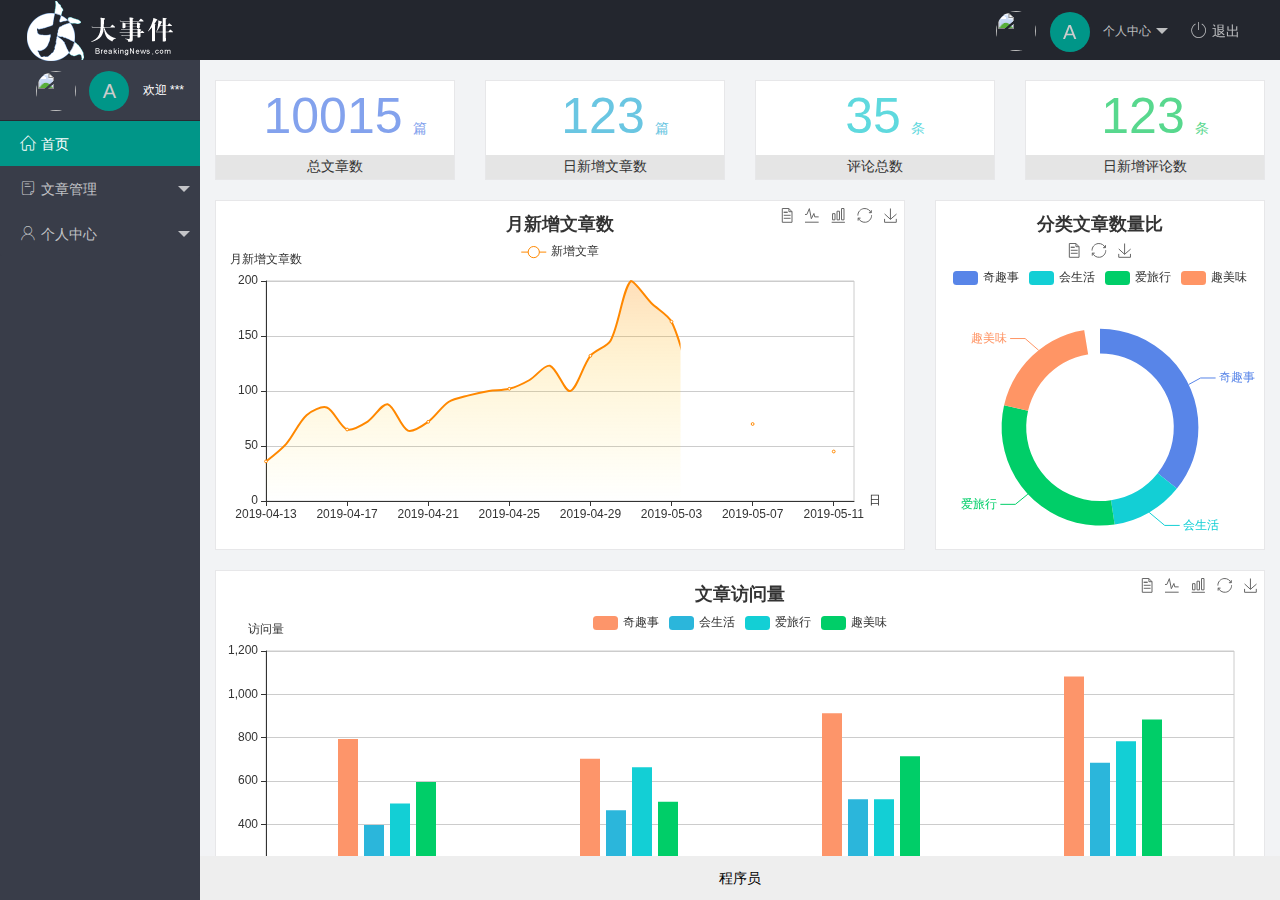
==== commit 5790466c: "完成个人中心功能" ====
--- a/index.html
+++ b/index.html
@@ -2,39 +2,39 @@
 <html lang="en">
 
 <head>
-    <meta charset="UTF-8">
-    <meta http-equiv="X-UA-Compatible" content="IE=edge">
-    <meta name="viewport" content="width=device-width, initial-scale=1.0">
-    <title>Document</title>
-    <link rel="stylesheet" href="/assets/lib/layui/css/layui.css">
-    <link rel="stylesheet" href="/assets/css/index.css">
-    <link rel="stylesheet" href="/assets/fonts/iconfont.css">
-
+    <meta charset="UTF-8" />
+    <meta name="viewport" content="width=device-width, initial-scale=1.0" />
+    <title>后台主页</title>
+    <!-- 导入 layui 的样式表 -->
+    <link rel="stylesheet" href="/assets/lib/layui/css/layui.css" />
+    <!-- 导入第三方图标库 -->
+    <link rel="stylesheet" href="/assets/fonts/iconfont.css" />
+    <!-- 导入自己的样式表 -->
+    <link rel="stylesheet" href="/assets/css/index.css" />
 </head>
 
-<body>
+<body class="layui-layout-body">
     <div class="layui-layout layui-layout-admin">
         <div class="layui-header">
-            <div class="layui-logo layui-hide-xs layui-bg-black">
+            <div class="layui-logo">
                 <img src="/assets/images/logo.png" alt="" />
             </div>
-            <!-- 头部区域（可配合layui 已有的水平导航） -->
+            <!-- 头部区域（可配合layui已有的水平导航） -->
             <ul class="layui-nav layui-layout-right">
-                <li class="layui-nav-item layui-hide layui-show-md-inline-block">
-                    <a href="javascript:;">
-                        <img src="//tva1.sinaimg.cn/crop.0.0.118.118.180/5db11ff4gw1e77d3nqrv8j203b03cweg.jpg" class="layui-nav-img">
+                <li class="layui-nav-item">
+                    <a href="javascript:;" class="userinfo">
+                        <img src="http://t.cn/RCzsdCq" class="layui-nav-img" />
                         <span class="text-avatar">A</span> 个人中心
                     </a>
                     <dl class="layui-nav-child">
-                        <dd><a href="">基本资料</a></dd>
-                        <dd><a href="">更换头像</a></dd>
-                        <dd><a href="">重置密码</a></dd>
+                        <dd><a href="/user/user_info.html" target="fm">基本资料</a></dd>
+                        <dd><a href="/user/user_avatar.html" target="fm">更换头像</a></dd>
+                        <dd><a href="/user/user_pwd.html" target="fm">重置密码</a></dd>
                     </dl>
                 </li>
                 <li class="layui-nav-item">
-                    <a href="javascript:;" id="btnLogout"><span class="iconfont icon_tuichu">&#xe865</span>退出</a>
+                    <a href="javascript:;" id="btnLogout"><span class="iconfont icon-tuichu"></span>退出</a>
                 </li>
-
             </ul>
         </div>
 
@@ -47,25 +47,37 @@
                 </div>
                 <!-- 左侧导航区域（可配合layui已有的垂直导航） -->
                 <ul class="layui-nav layui-nav-tree" lay-shrink="all">
-                    <li class="layui-nav-item"><a href="/home/dashboard.html" target="fm"><span class="iconfont">&#xe6a9</span>首页</a></li>
-                    <li class="layui-nav-item ">
-                        <a class="" href="javascript:;"><span class="iconfont">&#xe615</span>文章管理</a>
+                    <li class="layui-nav-item layui-this">
+                        <a href="/home/dashboard.html" target="fm"><span class="iconfont icon-home"></span>首页</a>
+                    </li>
+                    <li class="layui-nav-item">
+                        <a class="" href="javascript:;"><span class="iconfont icon-16"></span>文章管理</a>
                         <dl class="layui-nav-child">
-                            <dd><a href="javascript:;" target="fm"><i class="layui-icon layui-icon-app"></i>文章类别</a></dd>
-                            <dd><a href="javascript:;" target="fm"><i class="layui-icon layui-icon-app"></i>文章列表</a></dd>
-                            <dd><a href="javascript:;" target="fm"><i class="layui-icon layui-icon-app"></i>发布文章</a></dd>
+                            <dd>
+                                <a href="/article/art_cate.html" target="fm"><i class="layui-icon layui-icon-app"></i>文章类别</a>
+                            </dd>
+                            <dd>
+                                <a href="/article/art_list.html" target="fm"><i class="layui-icon layui-icon-app"></i>文章列表</a>
+                            </dd>
+                            <dd>
+                                <a href="/article/art_pub.html" target="fm"><i class="layui-icon layui-icon-app"></i>发布文章</a>
+                            </dd>
                         </dl>
                     </li>
                     <li class="layui-nav-item">
-                        <a href="javascript:;"><span class="iconfont">&#xe614</span>个人中心</a>
+                        <a href="javascript:;"><span class="iconfont icon-user"></span>个人中心</a>
                         <dl class="layui-nav-child">
-                            <dd><a href="javascript:;" target="fm"><i class="layui-icon layui-icon-app"></i>基本资料</a></dd>
-                            <dd><a href="javascript:;" target="fm"><i class="layui-icon layui-icon-app"></i>更换头像</a></dd>
-                            <dd><a href="javascript:;" target="fm"><i class="layui-icon layui-icon-app"></i>重置密码</a></dd>
+                            <dd>
+                                <a href="/user/user_info.html" target="fm"><i class="layui-icon layui-icon-app"></i>基本资料</a>
+                            </dd>
+                            <dd>
+                                <a href="/user/user_avatar.html" target="fm"><i class="layui-icon layui-icon-app"></i>更换头像</a>
+                            </dd>
+                            <dd>
+                                <a href="/user/user_pwd.html" target="fm"><i class="layui-icon layui-icon-app"></i>重置密码</a>
+                            </dd>
                         </dl>
                     </li>
-
-
                 </ul>
             </div>
         </div>
@@ -77,14 +89,17 @@
 
         <div class="layui-footer">
             <!-- 底部固定区域 -->
-            底部
+            程序员
         </div>
     </div>
+    <!-- 导入 layui 的JS文件 -->
     <script src="/assets/lib/layui/layui.all.js"></script>
+    <!-- 导入 jQuery -->
     <script src="/assets/lib/jquery.js"></script>
+    <!-- 导入自己封装的 baseAPI -->
+    <script src="/assets/js/baseAPI.js"></script>
+    <!-- 导入自己的 js 文件 -->
     <script src="/assets/js/index.js"></script>
-    <script src="/assets/js/baseAPI.js"></script>
-
 </body>
 
 </html>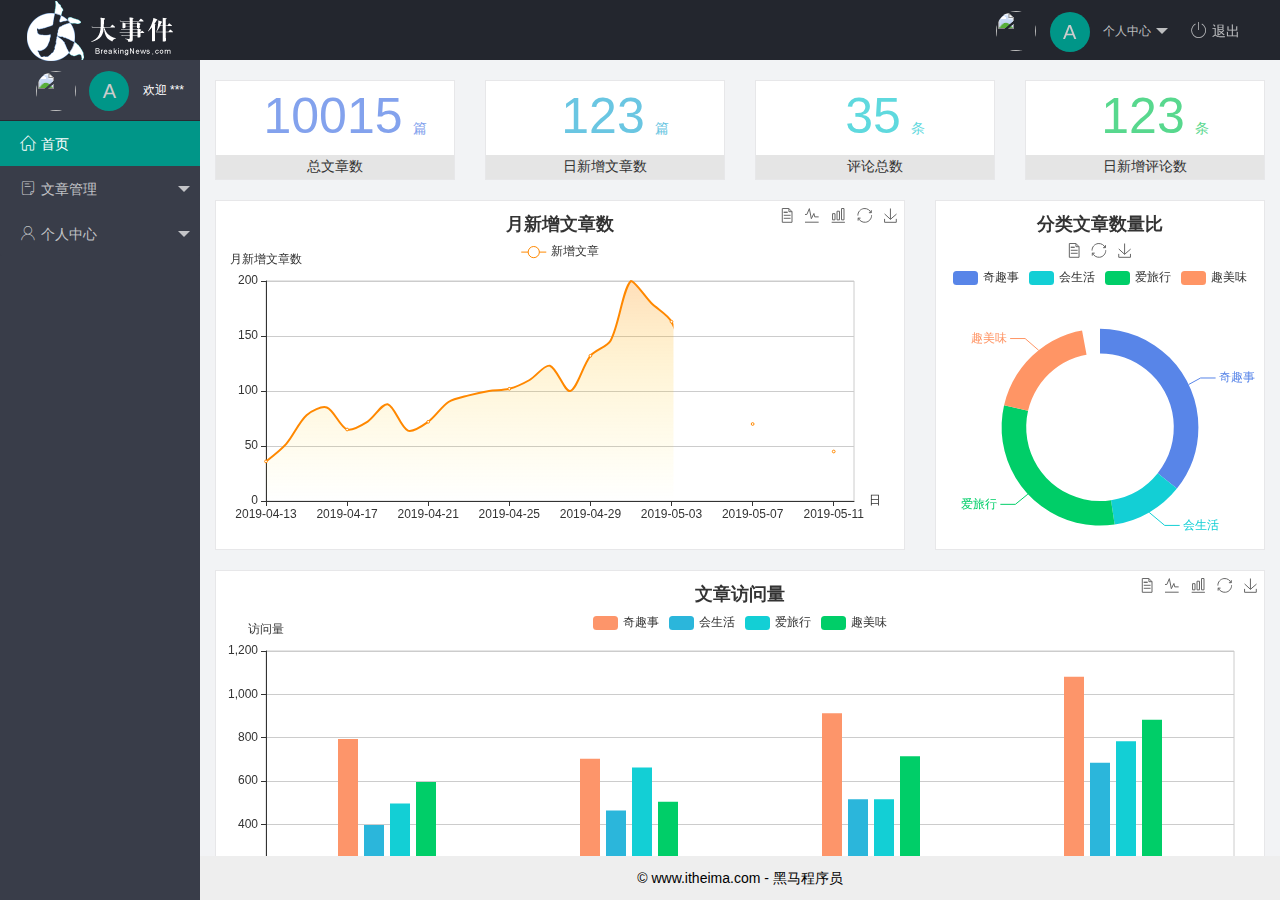
==== commit 6c435089: "wz" ====
--- a/index.html
+++ b/index.html
@@ -89,7 +89,7 @@
 
         <div class="layui-footer">
             <!-- 底部固定区域 -->
-            程序员
+            © www.itheima.com - 黑马程序员
         </div>
     </div>
     <!-- 导入 layui 的JS文件 -->
